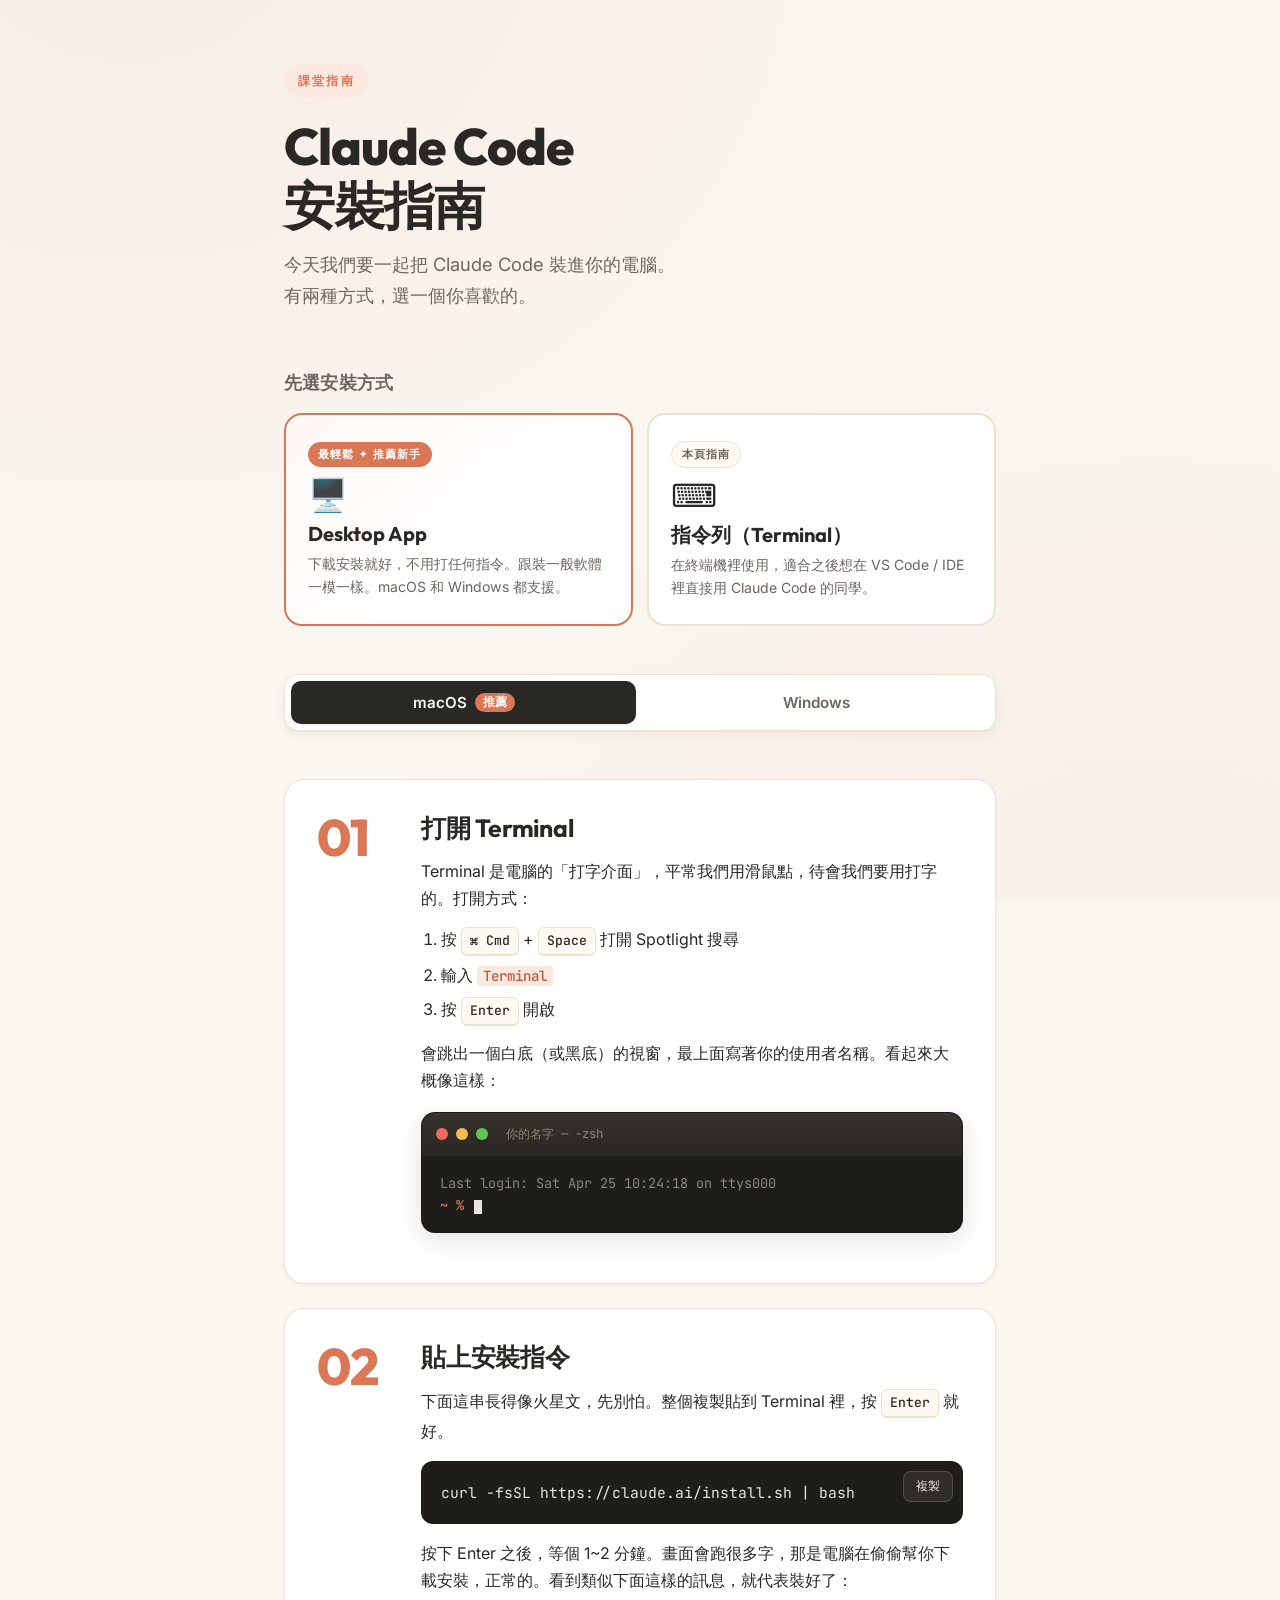
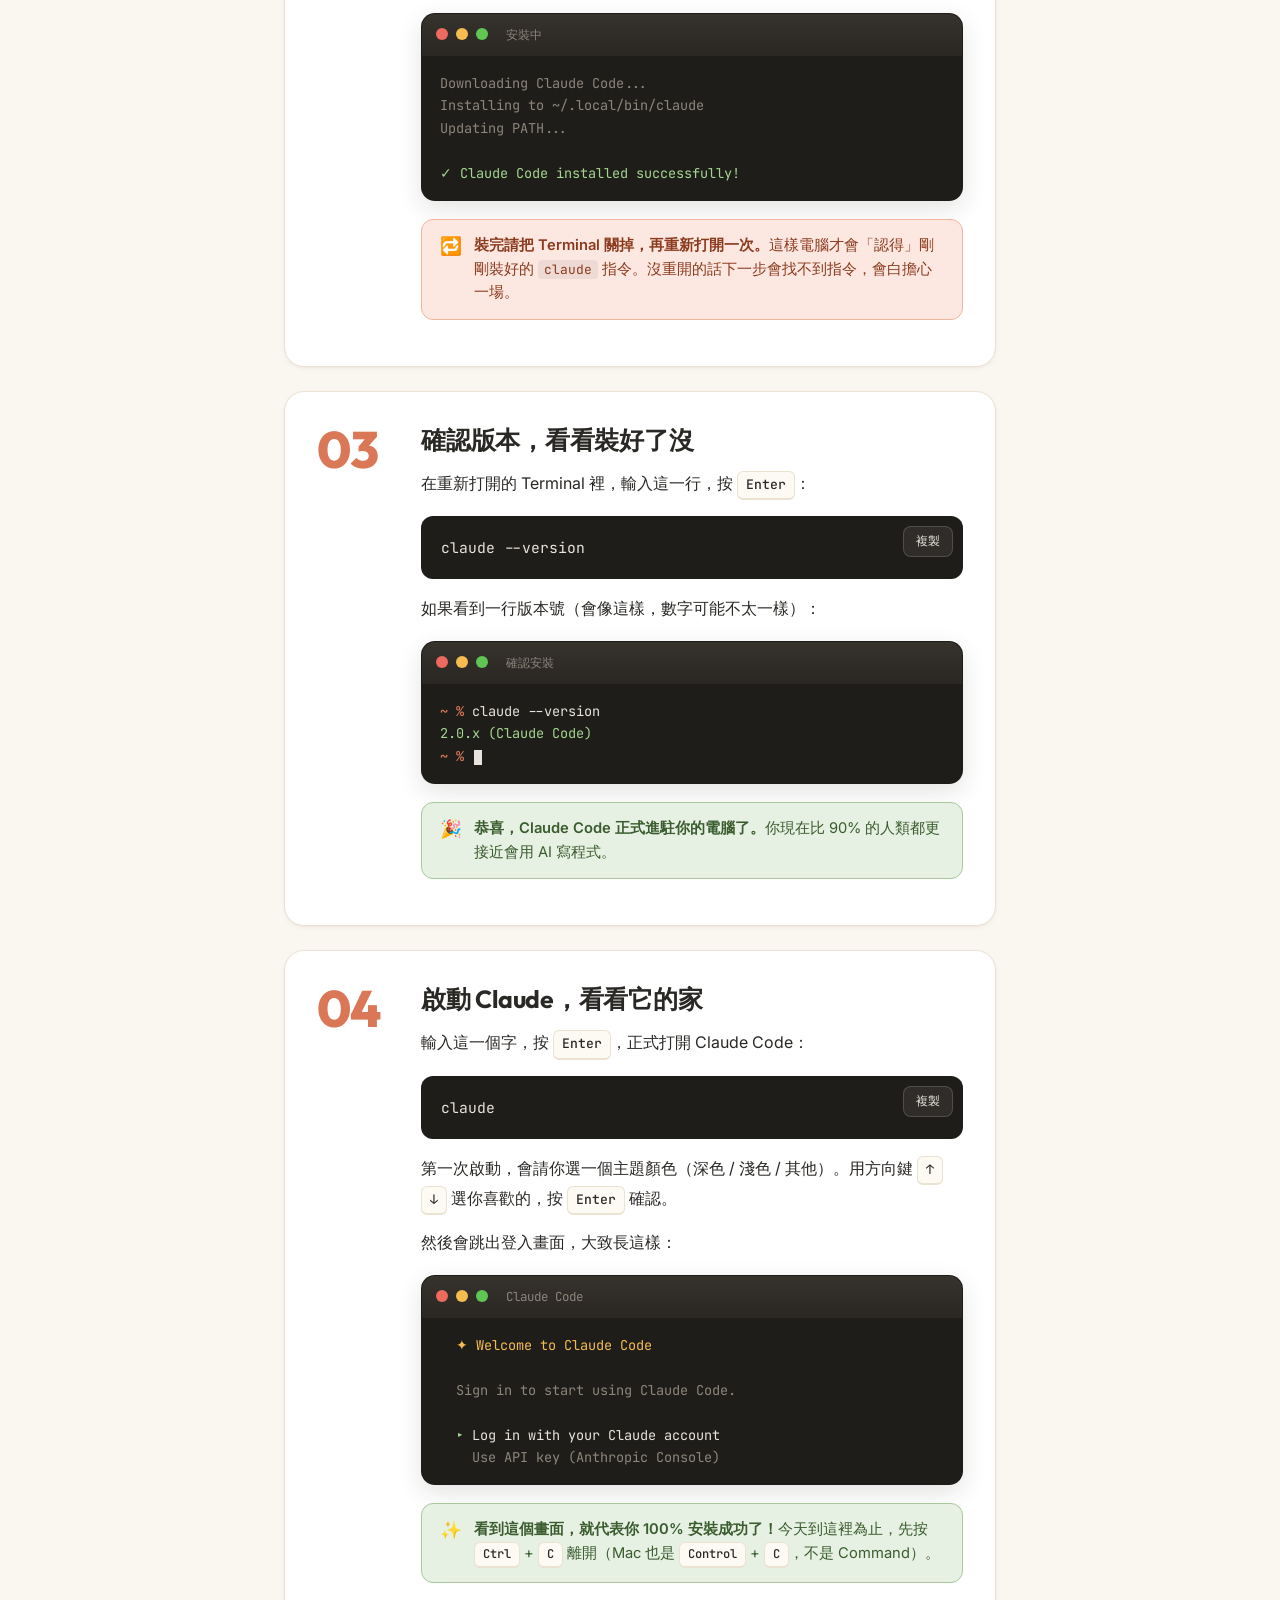
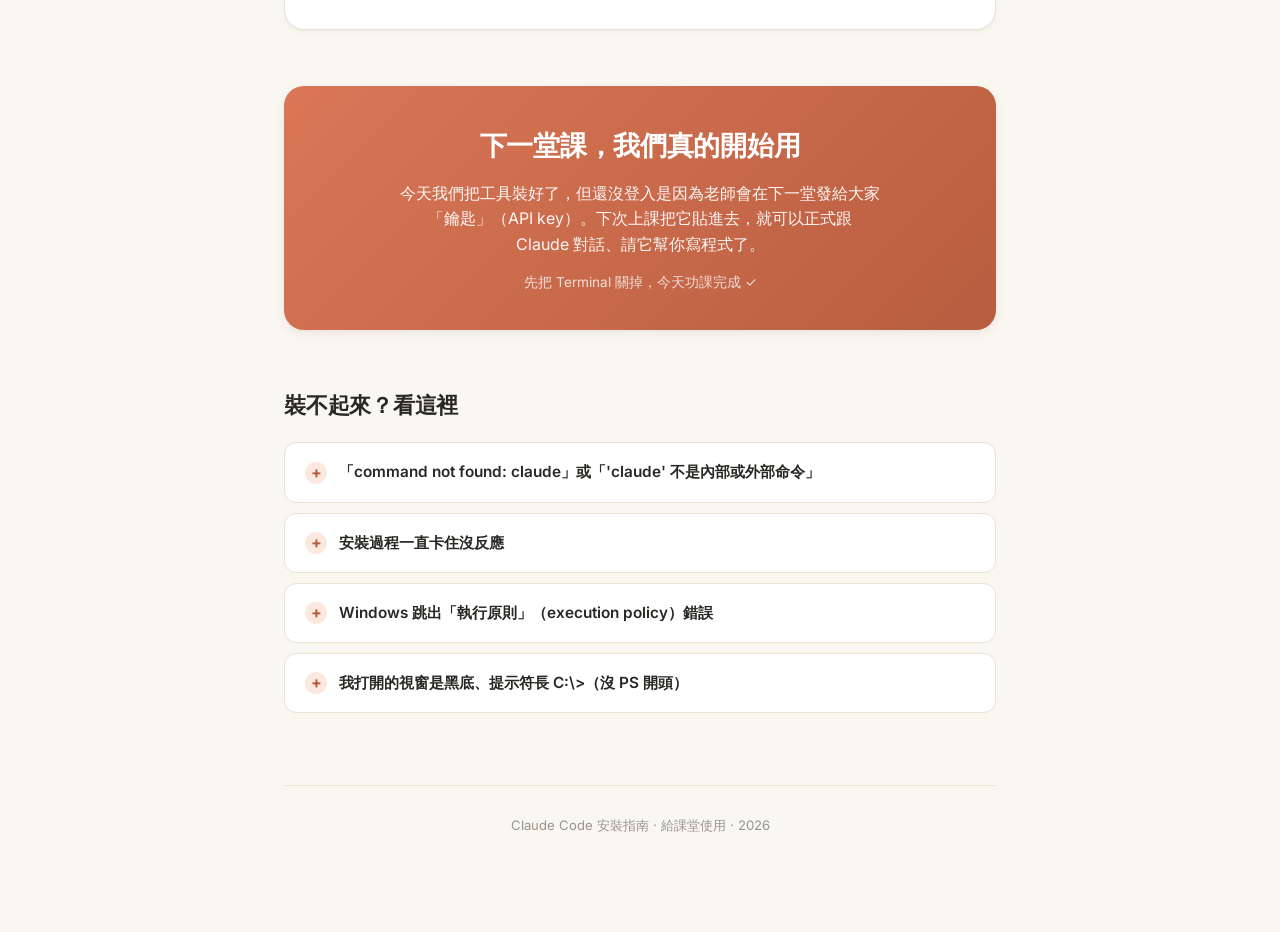
==== index.html @ e6ec7810 "Add Claude Code installation guide" ====
<!DOCTYPE html>
<html lang="zh-Hant">
<head>
<meta charset="UTF-8">
<meta name="viewport" content="width=device-width, initial-scale=1.0">
<title>Claude Code 安裝指南</title>
<link rel="preconnect" href="https://fonts.googleapis.com">
<link rel="preconnect" href="https://fonts.gstatic.com" crossorigin>
<link href="https://fonts.googleapis.com/css2?family=Outfit:wght@400;500;600;700;800&family=Inter:wght@400;500;600&family=JetBrains+Mono:wght@400;500&display=swap" rel="stylesheet">
<style>
  :root {
    --bg: #faf6f0;
    --surface: #ffffff;
    --surface-warm: #fdfaf4;
    --text: #2a2825;
    --text-soft: #6b6661;
    --text-mute: #9a948c;
    --accent: #d97757;
    --accent-deep: #b85d3f;
    --accent-soft: #fbe9df;
    --border: #ebe2d2;
    --border-soft: #f1ead9;
    --code-bg: #1f1d1a;
    --code-text: #e8e4dd;
    --code-prompt: #d97757;
    --code-dim: #8c857b;
    --tip-bg: #fef6e0;
    --tip-border: #f0d997;
    --warn-bg: #fde8e1;
    --warn-border: #f0b59c;
    --success-bg: #e6f0e3;
    --success-border: #a8c89c;
    --shadow-sm: 0 1px 2px rgba(60, 40, 20, 0.04), 0 2px 6px rgba(60, 40, 20, 0.03);
    --shadow-md: 0 4px 12px rgba(60, 40, 20, 0.06), 0 1px 3px rgba(60, 40, 20, 0.04);
  }

  * { margin: 0; padding: 0; box-sizing: border-box; }

  html { scroll-behavior: smooth; }

  body {
    font-family: 'Inter', 'Noto Sans TC', 'PingFang TC', 'Microsoft JhengHei', system-ui, sans-serif;
    background: var(--bg);
    background-image:
      radial-gradient(ellipse at 10% -10%, rgba(217, 119, 87, 0.08) 0%, transparent 50%),
      radial-gradient(ellipse at 90% 110%, rgba(217, 119, 87, 0.06) 0%, transparent 50%);
    background-attachment: fixed;
    color: var(--text);
    line-height: 1.7;
    -webkit-font-smoothing: antialiased;
    -moz-osx-font-smoothing: grayscale;
  }

  .wrapper {
    max-width: 760px;
    margin: 0 auto;
    padding: 64px 24px 96px;
  }

  /* ---------- Header ---------- */
  header {
    margin-bottom: 56px;
  }

  .eyebrow {
    display: inline-block;
    font-family: 'Outfit', sans-serif;
    font-size: 0.78rem;
    font-weight: 600;
    letter-spacing: 0.18em;
    text-transform: uppercase;
    color: var(--accent);
    background: var(--accent-soft);
    padding: 6px 14px;
    border-radius: 999px;
    margin-bottom: 20px;
  }

  h1 {
    font-family: 'Outfit', sans-serif;
    font-size: clamp(2.2rem, 5vw, 3.2rem);
    font-weight: 800;
    line-height: 1.15;
    letter-spacing: -0.02em;
    margin-bottom: 14px;
  }

  .subtitle {
    font-size: 1.15rem;
    color: var(--text-soft);
    margin-bottom: 28px;
  }

  .note-banner {
    display: flex;
    align-items: flex-start;
    gap: 12px;
    background: var(--surface-warm);
    border: 1px solid var(--border);
    border-radius: 14px;
    padding: 16px 20px;
    font-size: 0.95rem;
    color: var(--text-soft);
  }

  .note-banner .emoji {
    font-size: 1.2rem;
    line-height: 1.4;
  }

  .note-banner strong { color: var(--text); }

  /* ---------- Method Chooser ---------- */
  .method-chooser {
    margin-bottom: 48px;
  }

  .method-chooser h2 {
    font-family: 'Outfit', sans-serif;
    font-size: 1.1rem;
    font-weight: 700;
    color: var(--text-soft);
    margin-bottom: 16px;
    letter-spacing: 0.01em;
  }

  .method-cards {
    display: grid;
    grid-template-columns: 1fr 1fr;
    gap: 14px;
  }

  @media (max-width: 560px) {
    .method-cards { grid-template-columns: 1fr; }
  }

  .method-card {
    display: block;
    background: var(--surface);
    border: 2px solid var(--border);
    border-radius: 18px;
    padding: 24px 22px;
    text-decoration: none;
    color: inherit;
    transition: all 0.18s ease;
    cursor: pointer;
    position: relative;
    overflow: hidden;
  }

  .method-card:hover {
    border-color: var(--accent);
    box-shadow: var(--shadow-md);
    transform: translateY(-1px);
  }

  .method-card.featured {
    border-color: var(--accent);
    background: linear-gradient(140deg, #fff8f4 0%, #fff 60%);
  }

  .method-card .card-badge {
    display: inline-block;
    font-size: 0.7rem;
    font-weight: 700;
    letter-spacing: 0.1em;
    text-transform: uppercase;
    padding: 3px 10px;
    border-radius: 999px;
    margin-bottom: 12px;
    background: var(--accent);
    color: white;
  }

  .method-card .card-badge.secondary {
    background: var(--surface-warm);
    color: var(--text-soft);
    border: 1px solid var(--border);
  }

  .method-card .card-icon {
    font-size: 2rem;
    display: block;
    margin-bottom: 10px;
    line-height: 1;
  }

  .method-card .card-title {
    font-family: 'Outfit', sans-serif;
    font-size: 1.25rem;
    font-weight: 700;
    color: var(--text);
    margin-bottom: 6px;
    line-height: 1.3;
  }

  .method-card .card-desc {
    font-size: 0.88rem;
    color: var(--text-soft);
    line-height: 1.6;
  }

  .method-card .card-arrow {
    position: absolute;
    bottom: 20px;
    right: 20px;
    font-size: 1.1rem;
    color: var(--accent);
    opacity: 0;
    transform: translateX(-4px);
    transition: all 0.18s ease;
  }

  .method-card:hover .card-arrow {
    opacity: 1;
    transform: translateX(0);
  }

  /* ---------- OS Toggle ---------- */
  .os-toggle {
    position: sticky;
    top: 16px;
    z-index: 20;
    display: flex;
    gap: 8px;
    background: var(--surface);
    border: 1px solid var(--border);
    border-radius: 14px;
    padding: 6px;
    margin-bottom: 48px;
    box-shadow: var(--shadow-md);
    backdrop-filter: blur(8px);
  }

  .os-toggle button {
    flex: 1;
    appearance: none;
    border: none;
    background: transparent;
    font-family: inherit;
    font-size: 0.95rem;
    font-weight: 600;
    color: var(--text-soft);
    padding: 12px 18px;
    border-radius: 10px;
    cursor: pointer;
    transition: all 0.15s ease;
    display: flex;
    align-items: center;
    justify-content: center;
    gap: 8px;
  }

  .os-toggle button:hover {
    color: var(--text);
    background: var(--surface-warm);
  }

  .os-toggle button.active {
    background: var(--text);
    color: var(--bg);
    box-shadow: var(--shadow-sm);
  }

  .os-toggle button.active:hover {
    background: var(--text);
  }

  .os-toggle .badge {
    font-size: 0.72rem;
    font-weight: 600;
    padding: 2px 8px;
    border-radius: 999px;
    background: var(--accent-soft);
    color: var(--accent-deep);
  }

  .os-toggle button.active .badge {
    background: var(--accent);
    color: white;
  }

  /* ---------- OS-specific visibility ---------- */
  body[data-os="mac"] .os-win,
  body[data-os="win"] .os-mac {
    display: none;
  }

  /* ---------- Step Cards ---------- */
  .step {
    display: grid;
    grid-template-columns: 80px 1fr;
    gap: 24px;
    background: var(--surface);
    border: 1px solid var(--border);
    border-radius: 20px;
    padding: 32px;
    margin-bottom: 24px;
    box-shadow: var(--shadow-sm);
    transition: box-shadow 0.2s ease, transform 0.2s ease;
  }

  .step:hover {
    box-shadow: var(--shadow-md);
  }

  .step-num {
    font-family: 'Outfit', sans-serif;
    font-size: 3.2rem;
    font-weight: 800;
    line-height: 1;
    color: var(--accent);
    letter-spacing: -0.02em;
    -webkit-text-stroke: 0;
  }

  .step-content h2 {
    font-family: 'Outfit', sans-serif;
    font-size: 1.55rem;
    font-weight: 700;
    line-height: 1.3;
    margin-bottom: 14px;
    letter-spacing: -0.01em;
  }

  .step-content p { margin-bottom: 14px; }
  .step-content p:last-child { margin-bottom: 0; }

  .step-content ul, .step-content ol {
    padding-left: 20px;
    margin-bottom: 14px;
  }

  .step-content li { margin-bottom: 6px; }

  /* ---------- Code Block ---------- */
  .code-block {
    position: relative;
    background: var(--code-bg);
    border-radius: 12px;
    padding: 18px 56px 18px 20px;
    margin: 16px 0;
    overflow: hidden;
  }

  .code-block code {
    font-family: 'JetBrains Mono', 'SF Mono', Consolas, Monaco, monospace;
    font-size: 0.92rem;
    color: var(--code-text);
    line-height: 1.6;
    white-space: pre-wrap;
    word-break: break-all;
  }

  .copy-btn {
    position: absolute;
    top: 10px;
    right: 10px;
    appearance: none;
    border: 1px solid rgba(232, 228, 221, 0.18);
    background: rgba(232, 228, 221, 0.08);
    color: var(--code-text);
    font-family: inherit;
    font-size: 0.78rem;
    font-weight: 500;
    padding: 6px 12px;
    border-radius: 8px;
    cursor: pointer;
    transition: all 0.15s ease;
    display: inline-flex;
    align-items: center;
    gap: 6px;
  }

  .copy-btn:hover {
    background: rgba(232, 228, 221, 0.14);
    border-color: rgba(232, 228, 221, 0.3);
  }

  .copy-btn.copied {
    background: var(--accent);
    border-color: var(--accent);
    color: white;
  }

  /* ---------- Terminal Mock ---------- */
  .terminal {
    background: var(--code-bg);
    border-radius: 14px;
    overflow: hidden;
    margin: 18px 0;
    box-shadow: 0 8px 24px rgba(31, 29, 26, 0.12);
    border: 1px solid rgba(0, 0, 0, 0.05);
  }

  .terminal-bar {
    display: flex;
    align-items: center;
    gap: 8px;
    padding: 10px 14px;
    background: linear-gradient(180deg, #36322c 0%, #2a2724 100%);
    border-bottom: 1px solid rgba(0, 0, 0, 0.2);
  }

  .terminal-dot {
    width: 12px;
    height: 12px;
    border-radius: 50%;
    background: #4a4540;
  }

  .terminal-dot.red { background: #ec6a5e; }
  .terminal-dot.yellow { background: #f5bd4f; }
  .terminal-dot.green { background: #61c554; }

  .terminal-title {
    margin-left: 10px;
    color: var(--code-dim);
    font-family: 'JetBrains Mono', monospace;
    font-size: 0.78rem;
  }

  .terminal-body {
    padding: 16px 18px;
    font-family: 'JetBrains Mono', 'SF Mono', Consolas, monospace;
    font-size: 0.85rem;
    line-height: 1.65;
    color: var(--code-text);
    white-space: pre-wrap;
  }

  .terminal-body .prompt { color: var(--code-prompt); font-weight: 500; }
  .terminal-body .cmd { color: var(--code-text); }
  .terminal-body .out { color: var(--code-dim); }
  .terminal-body .ok { color: #a3d68f; }
  .terminal-body .accent { color: #f5bd4f; }
  .terminal-body .cursor {
    display: inline-block;
    width: 8px;
    height: 1.05em;
    background: var(--code-text);
    vertical-align: text-bottom;
    animation: blink 1s steps(2) infinite;
    margin-left: 2px;
  }

  @keyframes blink {
    50% { opacity: 0; }
  }

  /* ---------- Callouts ---------- */
  .callout {
    display: flex;
    align-items: flex-start;
    gap: 12px;
    padding: 14px 18px;
    border-radius: 12px;
    margin: 14px 0;
    font-size: 0.92rem;
    line-height: 1.6;
  }

  .callout.tip {
    background: var(--tip-bg);
    border: 1px solid var(--tip-border);
    color: #6b5418;
  }

  .callout.warn {
    background: var(--warn-bg);
    border: 1px solid var(--warn-border);
    color: #8b3a1d;
  }

  .callout.success {
    background: var(--success-bg);
    border: 1px solid var(--success-border);
    color: #3a5c2e;
  }

  .callout .icon {
    font-size: 1.1rem;
    line-height: 1.4;
    flex-shrink: 0;
  }

  .callout strong { font-weight: 600; }
  .callout code {
    font-family: 'JetBrains Mono', monospace;
    font-size: 0.88em;
    background: rgba(0, 0, 0, 0.06);
    padding: 1px 6px;
    border-radius: 4px;
  }

  /* ---------- Inline keys ---------- */
  kbd {
    display: inline-block;
    font-family: 'JetBrains Mono', monospace;
    font-size: 0.82em;
    padding: 2px 8px;
    background: var(--surface-warm);
    border: 1px solid var(--border);
    border-bottom-width: 2px;
    border-radius: 6px;
    color: var(--text);
    font-weight: 500;
    white-space: nowrap;
  }

  /* ---------- Inline code ---------- */
  p code, li code {
    font-family: 'JetBrains Mono', monospace;
    font-size: 0.88em;
    background: var(--accent-soft);
    color: var(--accent-deep);
    padding: 1px 6px;
    border-radius: 4px;
    font-weight: 500;
  }

  /* ---------- Closing ---------- */
  .closing {
    margin-top: 56px;
    padding: 36px;
    background: linear-gradient(135deg, var(--accent) 0%, var(--accent-deep) 100%);
    border-radius: 20px;
    color: white;
    text-align: center;
    box-shadow: var(--shadow-md);
  }

  .closing h2 {
    font-family: 'Outfit', sans-serif;
    font-size: 1.7rem;
    font-weight: 700;
    margin-bottom: 12px;
    letter-spacing: -0.01em;
  }

  .closing p {
    font-size: 1rem;
    opacity: 0.95;
    line-height: 1.6;
    max-width: 480px;
    margin: 0 auto;
  }

  .closing .small {
    display: block;
    margin-top: 14px;
    font-size: 0.85rem;
    opacity: 0.78;
  }

  /* ---------- Troubleshooting ---------- */
  .troubleshoot {
    margin-top: 56px;
  }

  .troubleshoot > h2 {
    font-family: 'Outfit', sans-serif;
    font-size: 1.4rem;
    font-weight: 700;
    margin-bottom: 18px;
    letter-spacing: -0.01em;
  }

  details {
    background: var(--surface);
    border: 1px solid var(--border);
    border-radius: 12px;
    padding: 0;
    margin-bottom: 10px;
    overflow: hidden;
    transition: box-shadow 0.15s ease;
  }

  details[open] {
    box-shadow: var(--shadow-sm);
  }

  summary {
    cursor: pointer;
    padding: 16px 20px;
    font-weight: 600;
    color: var(--text);
    font-size: 0.96rem;
    list-style: none;
    display: flex;
    align-items: center;
    gap: 12px;
    user-select: none;
  }

  summary::-webkit-details-marker { display: none; }

  summary::before {
    content: '+';
    display: inline-flex;
    align-items: center;
    justify-content: center;
    width: 22px;
    height: 22px;
    border-radius: 50%;
    background: var(--accent-soft);
    color: var(--accent-deep);
    font-weight: 700;
    font-size: 1rem;
    flex-shrink: 0;
    transition: transform 0.2s ease, background 0.15s ease;
  }

  details[open] summary::before {
    transform: rotate(45deg);
    background: var(--accent);
    color: white;
  }

  details .body {
    padding: 0 20px 20px 54px;
    color: var(--text-soft);
    font-size: 0.94rem;
    line-height: 1.7;
  }

  details .body p { margin-bottom: 10px; }
  details .body p:last-child { margin-bottom: 0; }

  /* ---------- Footer ---------- */
  footer {
    margin-top: 72px;
    padding-top: 28px;
    border-top: 1px solid var(--border);
    text-align: center;
    color: var(--text-mute);
    font-size: 0.82rem;
  }

  /* ---------- Mobile ---------- */
  @media (max-width: 600px) {
    .wrapper { padding: 36px 18px 64px; }
    .step {
      grid-template-columns: 1fr;
      gap: 8px;
      padding: 24px 22px;
    }
    .step-num { font-size: 2.4rem; }
    .closing { padding: 28px 22px; }
    .terminal-body { font-size: 0.78rem; }
    .code-block code { font-size: 0.84rem; }
  }
</style>
</head>
<body data-os="mac">
  <div class="wrapper">

    <!-- ===== Header ===== -->
    <header>
      <span class="eyebrow">課堂指南</span>
      <h1>Claude Code<br>安裝指南</h1>
      <p class="subtitle">今天我們要一起把 Claude Code 裝進你的電腦。<br>有兩種方式，選一個你喜歡的。</p>
    </header>

    <!-- ===== Method Chooser ===== -->
    <div class="method-chooser">
      <h2>先選安裝方式</h2>
      <div class="method-cards">

        <!-- Desktop App -->
        <a class="method-card featured"
           href="https://code.claude.com/docs/zh-TW/overview"
           target="_blank" rel="noopener">
          <span class="card-badge">最輕鬆 ✦ 推薦新手</span>
          <span class="card-icon">🖥️</span>
          <div class="card-title">Desktop App</div>
          <div class="card-desc">下載安裝就好，不用打任何指令。跟裝一般軟體一模一樣。macOS 和 Windows 都支援。</div>
          <span class="card-arrow">→</span>
        </a>

        <!-- Terminal -->
        <a class="method-card" href="#terminal-guide">
          <span class="card-badge secondary">本頁指南</span>
          <span class="card-icon">⌨️</span>
          <div class="card-title">指令列（Terminal）</div>
          <div class="card-desc">在終端機裡使用，適合之後想在 VS Code / IDE 裡直接用 Claude Code 的同學。</div>
          <span class="card-arrow">↓</span>
        </a>

      </div>
    </div>

    <!-- ===== OS Toggle ===== -->
    <div id="terminal-guide" style="scroll-margin-top: 24px;"></div>
    <div class="os-toggle" role="tablist" aria-label="作業系統選擇">
      <button data-os-target="mac" class="active" role="tab" aria-selected="true">
        macOS
        <span class="badge">推薦</span>
      </button>
      <button data-os-target="win" role="tab" aria-selected="false">
        Windows
      </button>
    </div>

    <!-- ===== Step 1 ===== -->
    <article class="step">
      <div class="step-num">01</div>
      <div class="step-content">
        <h2>打開 Terminal</h2>

        <div class="os-mac">
          <p>Terminal 是電腦的「打字介面」，平常我們用滑鼠點，待會我們要用打字的。打開方式：</p>
          <ol>
            <li>按 <kbd>⌘ Cmd</kbd> + <kbd>Space</kbd> 打開 Spotlight 搜尋</li>
            <li>輸入 <code>Terminal</code></li>
            <li>按 <kbd>Enter</kbd> 開啟</li>
          </ol>
          <p>會跳出一個白底（或黑底）的視窗，最上面寫著你的使用者名稱。看起來大概像這樣：</p>
          <div class="terminal">
            <div class="terminal-bar">
              <span class="terminal-dot red"></span>
              <span class="terminal-dot yellow"></span>
              <span class="terminal-dot green"></span>
              <span class="terminal-title">你的名字 — -zsh</span>
            </div>
            <div class="terminal-body"><span class="out">Last login: Sat Apr 25 10:24:18 on ttys000</span>
<span class="prompt">~ %</span> <span class="cursor"></span></div>
          </div>
        </div>

        <div class="os-win">
          <p>PowerShell 是電腦的「打字介面」，平常我們用滑鼠點，待會我們要用打字的。打開方式：</p>
          <ol>
            <li>按 <kbd>⊞ Win</kbd> 打開開始選單</li>
            <li>輸入 <code>PowerShell</code></li>
            <li>找到 <strong>Windows PowerShell</strong> → 點開</li>
          </ol>
          <p>會跳出一個深色視窗。看起來大概像這樣：</p>
          <div class="terminal">
            <div class="terminal-bar">
              <span class="terminal-dot red"></span>
              <span class="terminal-dot yellow"></span>
              <span class="terminal-dot green"></span>
              <span class="terminal-title">Windows PowerShell</span>
            </div>
            <div class="terminal-body"><span class="out">Windows PowerShell
Copyright (C) Microsoft Corporation. All rights reserved.
</span>
<span class="prompt">PS C:\Users\You&gt;</span> <span class="cursor"></span></div>
          </div>
          <div class="callout warn">
            <span class="icon">⚠️</span>
            <div><strong>注意：</strong>搜尋結果裡可能也會出現「<strong>命令提示字元</strong>」，不要開那個。確認開到的視窗提示符開頭有 <code>PS</code> 才對，沒有的話關掉重開 Windows PowerShell。</div>
          </div>
        </div>
      </div>
    </article>

    <!-- ===== Step 2 ===== -->
    <article class="step">
      <div class="step-num">02</div>
      <div class="step-content">
        <h2>貼上安裝指令</h2>
        <p>下面這串長得像火星文，先別怕。整個複製貼到 Terminal 裡，按 <kbd>Enter</kbd> 就好。</p>

        <div class="os-mac">
          <div class="code-block">
            <button class="copy-btn" data-copy="curl -fsSL https://claude.ai/install.sh | bash">
              <span class="copy-text">複製</span>
            </button>
            <code>curl -fsSL https://claude.ai/install.sh | bash</code>
          </div>
        </div>

        <div class="os-win">
          <div class="code-block">
            <button class="copy-btn" data-copy="irm https://claude.ai/install.ps1 | iex">
              <span class="copy-text">複製</span>
            </button>
            <code>irm https://claude.ai/install.ps1 | iex</code>
          </div>
        </div>

        <p>按下 Enter 之後，等個 1~2 分鐘。畫面會跑很多字，那是電腦在偷偷幫你下載安裝，正常的。看到類似下面這樣的訊息，就代表裝好了：</p>

        <div class="terminal">
          <div class="terminal-bar">
            <span class="terminal-dot red"></span>
            <span class="terminal-dot yellow"></span>
            <span class="terminal-dot green"></span>
            <span class="terminal-title">安裝中</span>
          </div>
          <div class="terminal-body"><span class="out">Downloading Claude Code...
Installing to ~/.local/bin/claude
Updating PATH...
</span>
<span class="ok">✓ Claude Code installed successfully!</span></div>
        </div>

        <div class="callout warn">
          <span class="icon">🔁</span>
          <div><strong>裝完請把 Terminal 關掉，再重新打開一次。</strong>這樣電腦才會「認得」剛剛裝好的 <code>claude</code> 指令。沒重開的話下一步會找不到指令，會白擔心一場。</div>
        </div>
      </div>
    </article>

    <!-- ===== Step 3 ===== -->
    <article class="step">
      <div class="step-num">03</div>
      <div class="step-content">
        <h2>確認版本，看看裝好了沒</h2>
        <p>在重新打開的 Terminal 裡，輸入這一行，按 <kbd>Enter</kbd>：</p>

        <div class="code-block">
          <button class="copy-btn" data-copy="claude --version">
            <span class="copy-text">複製</span>
          </button>
          <code>claude --version</code>
        </div>

        <p>如果看到一行版本號（會像這樣，數字可能不太一樣）：</p>

        <div class="terminal">
          <div class="terminal-bar">
            <span class="terminal-dot red"></span>
            <span class="terminal-dot yellow"></span>
            <span class="terminal-dot green"></span>
            <span class="terminal-title">確認安裝</span>
          </div>
          <div class="terminal-body"><span class="prompt">~ %</span> <span class="cmd">claude --version</span>
<span class="ok">2.0.x (Claude Code)</span>
<span class="prompt">~ %</span> <span class="cursor"></span></div>
        </div>

        <div class="callout success">
          <span class="icon">🎉</span>
          <div><strong>恭喜，Claude Code 正式進駐你的電腦了。</strong>你現在比 90% 的人類都更接近會用 AI 寫程式。</div>
        </div>
      </div>
    </article>

    <!-- ===== Step 4 ===== -->
    <article class="step">
      <div class="step-num">04</div>
      <div class="step-content">
        <h2>啟動 Claude，看看它的家</h2>
        <p>輸入這一個字，按 <kbd>Enter</kbd>，正式打開 Claude Code：</p>

        <div class="code-block">
          <button class="copy-btn" data-copy="claude">
            <span class="copy-text">複製</span>
          </button>
          <code>claude</code>
        </div>

        <p>第一次啟動，會請你選一個主題顏色（深色 / 淺色 / 其他）。用方向鍵 <kbd>↑</kbd> <kbd>↓</kbd> 選你喜歡的，按 <kbd>Enter</kbd> 確認。</p>

        <p>然後會跳出登入畫面，大致長這樣：</p>

        <div class="terminal">
          <div class="terminal-bar">
            <span class="terminal-dot red"></span>
            <span class="terminal-dot yellow"></span>
            <span class="terminal-dot green"></span>
            <span class="terminal-title">Claude Code</span>
          </div>
          <div class="terminal-body"><span class="accent">  ✦ Welcome to Claude Code</span>

  <span class="out">Sign in to start using Claude Code.</span>

  <span class="ok">▸</span> <span class="cmd">Log in with your Claude account</span>
    <span class="out">Use API key (Anthropic Console)</span>
</div>
        </div>

        <div class="callout success">
          <span class="icon">✨</span>
          <div><strong>看到這個畫面，就代表你 100% 安裝成功了！</strong>今天到這裡為止，先按 <kbd>Ctrl</kbd> + <kbd>C</kbd> 離開（Mac 也是 <kbd>Control</kbd> + <kbd>C</kbd>，不是 Command）。</div>
        </div>
      </div>
    </article>

    <!-- ===== Closing ===== -->
    <section class="closing">
      <h2>下一堂課，我們真的開始用</h2>
      <p>今天我們把工具裝好了，但還沒登入是因為老師會在下一堂發給大家「鑰匙」（API key）。下次上課把它貼進去，就可以正式跟 Claude 對話、請它幫你寫程式了。</p>
      <span class="small">先把 Terminal 關掉，今天功課完成 ✓</span>
    </section>

    <!-- ===== Troubleshooting ===== -->
    <section class="troubleshoot">
      <h2>裝不起來？看這裡</h2>

      <details>
        <summary>「command not found: claude」或「'claude' 不是內部或外部命令」</summary>
        <div class="body">
          <p>意思是電腦還沒「認得」剛裝好的指令。</p>
          <p><strong>解法：</strong>把 Terminal 完全關掉，再重新打開一次，再試一次 <code>claude --version</code>。</p>
          <p>還是不行的話，可能 PATH 沒設好。請老師看一下你的安裝訊息有沒有跑出特殊提示。</p>
        </div>
      </details>

      <details>
        <summary>安裝過程一直卡住沒反應</summary>
        <div class="body">
          <p>通常是網路問題。檢查你的網路連線，然後 Ctrl+C 取消，再重跑一次安裝指令。</p>
          <p>如果你在公司 / 學校網路下，可能有 firewall 擋住下載。換 wifi 或開手機熱點試試。</p>
        </div>
      </details>

      <details>
        <summary>Windows 跳出「執行原則」（execution policy）錯誤</summary>
        <div class="body">
          <p>PowerShell 預設不允許執行外部 script。在 PowerShell 裡先跑這行，再重試安裝指令：</p>
          <div class="code-block">
            <button class="copy-btn" data-copy="Set-ExecutionPolicy -Scope CurrentUser RemoteSigned">
              <span class="copy-text">複製</span>
            </button>
            <code>Set-ExecutionPolicy -Scope CurrentUser RemoteSigned</code>
          </div>
          <p>會問你 yes/no，輸入 <code>Y</code> 按 Enter。這只會影響你的帳號（CurrentUser），不影響電腦其他使用者，安全。</p>
        </div>
      </details>

      <details>
        <summary>我打開的視窗是黑底、提示符長 C:\&gt;（沒 PS 開頭）</summary>
        <div class="body">
          <p>那是「命令提示字元」（CMD），不是我們要的 Windows Terminal。</p>
          <p><strong>解法：</strong>關掉，重新從開始選單搜尋 <strong>PowerShell</strong>，開 <strong>Windows PowerShell</strong>（不是命令提示字元）。</p>
          <p>真的找不到 Windows Terminal 又急著裝的話，可以在 CMD 裡用這條備案指令：</p>
          <div class="code-block">
            <button class="copy-btn" data-copy="curl -fsSL https://claude.ai/install.cmd -o install.cmd && install.cmd">
              <span class="copy-text">複製</span>
            </button>
            <code>curl -fsSL https://claude.ai/install.cmd -o install.cmd &amp;&amp; install.cmd</code>
          </div>
        </div>
      </details>
    </section>

    <footer>
      Claude Code 安裝指南 · 給課堂使用 · 2026
    </footer>

  </div>

<script>
  // ----- OS Toggle -----
  const body = document.body;
  const osButtons = document.querySelectorAll('.os-toggle button');

  osButtons.forEach(btn => {
    btn.addEventListener('click', () => {
      const target = btn.dataset.osTarget;
      body.dataset.os = target;
      osButtons.forEach(b => {
        const isActive = b === btn;
        b.classList.toggle('active', isActive);
        b.setAttribute('aria-selected', isActive ? 'true' : 'false');
      });
    });
  });

  // ----- Copy Buttons -----
  document.querySelectorAll('.copy-btn').forEach(btn => {
    btn.addEventListener('click', async () => {
      const text = btn.dataset.copy;
      const label = btn.querySelector('.copy-text');
      const original = label.textContent;
      try {
        await navigator.clipboard.writeText(text);
        label.textContent = '已複製 ✓';
        btn.classList.add('copied');
        setTimeout(() => {
          label.textContent = original;
          btn.classList.remove('copied');
        }, 1600);
      } catch (e) {
        // Fallback for older browsers / non-secure contexts
        const ta = document.createElement('textarea');
        ta.value = text;
        ta.style.position = 'fixed';
        ta.style.opacity = '0';
        document.body.appendChild(ta);
        ta.select();
        try { document.execCommand('copy'); } catch (_) {}
        document.body.removeChild(ta);
        label.textContent = '已複製 ✓';
        btn.classList.add('copied');
        setTimeout(() => {
          label.textContent = original;
          btn.classList.remove('copied');
        }, 1600);
      }
    });
  });
</script>
</body>
</html>
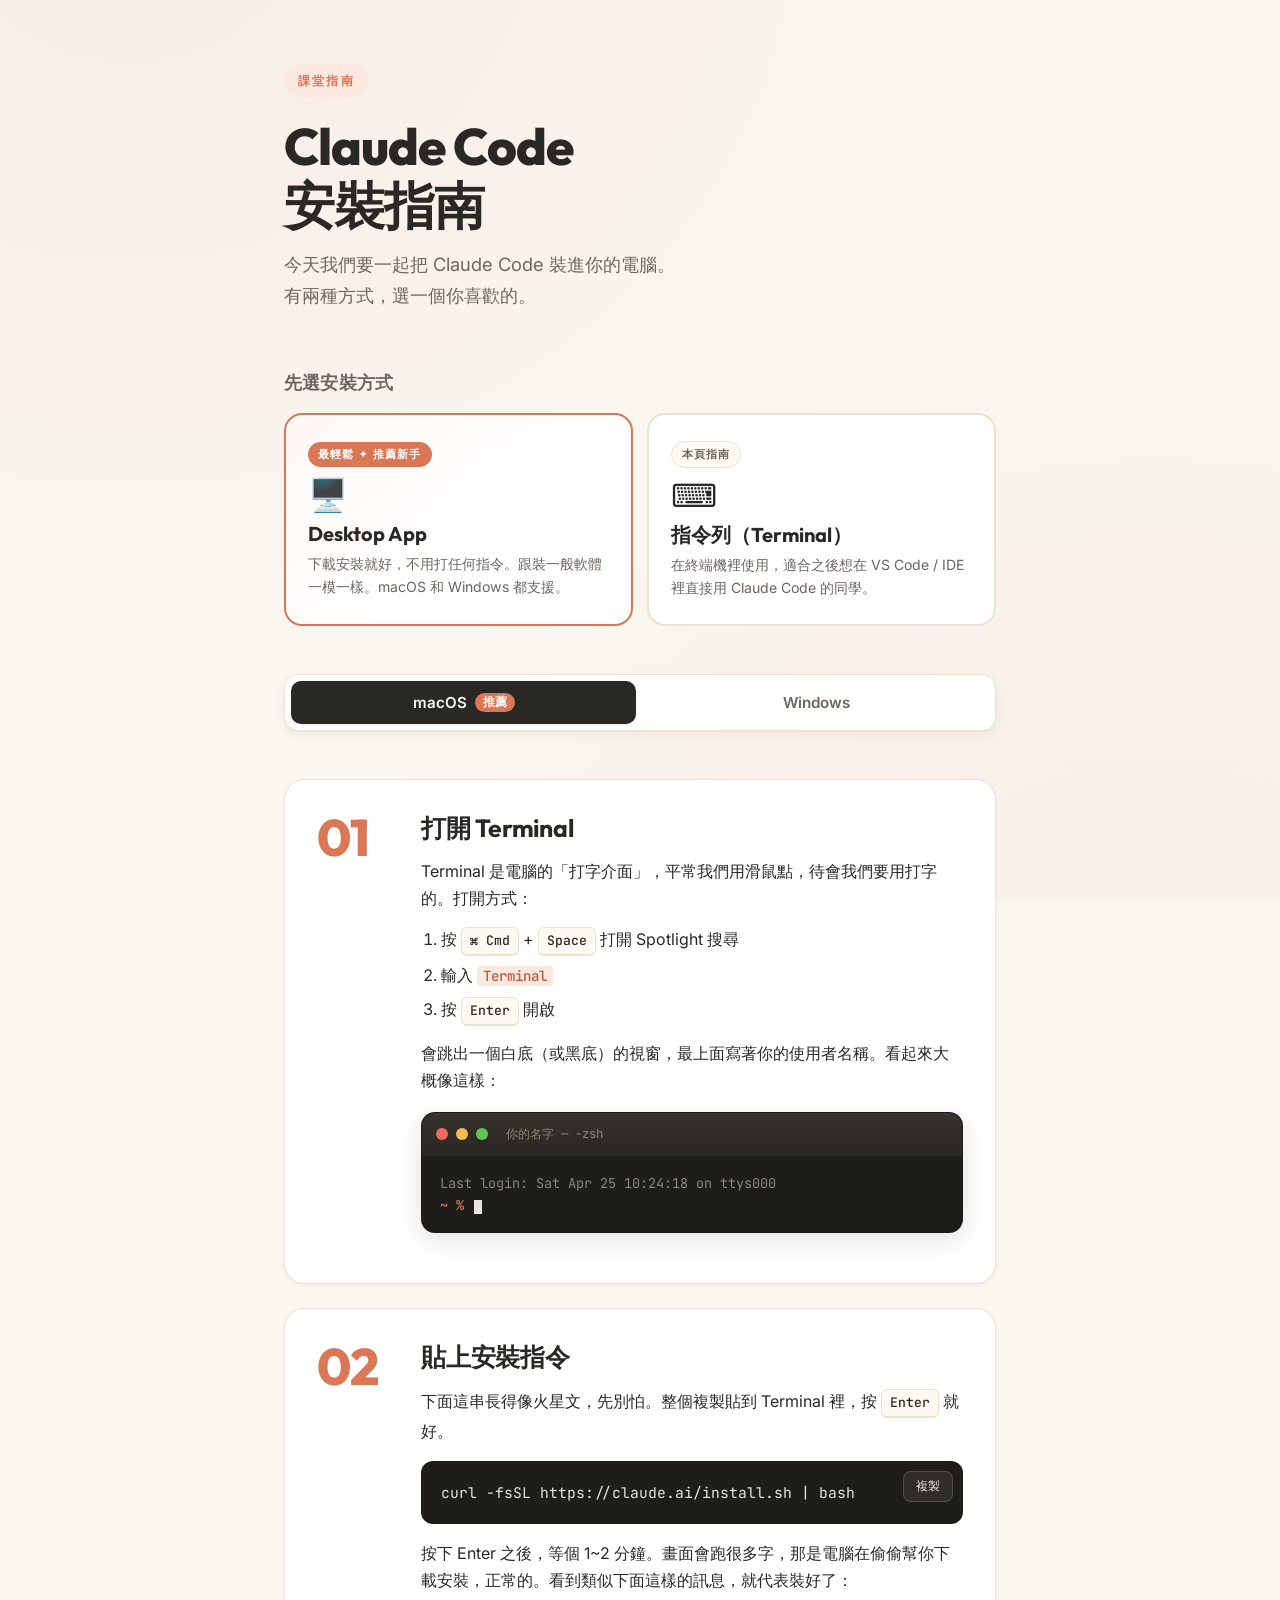
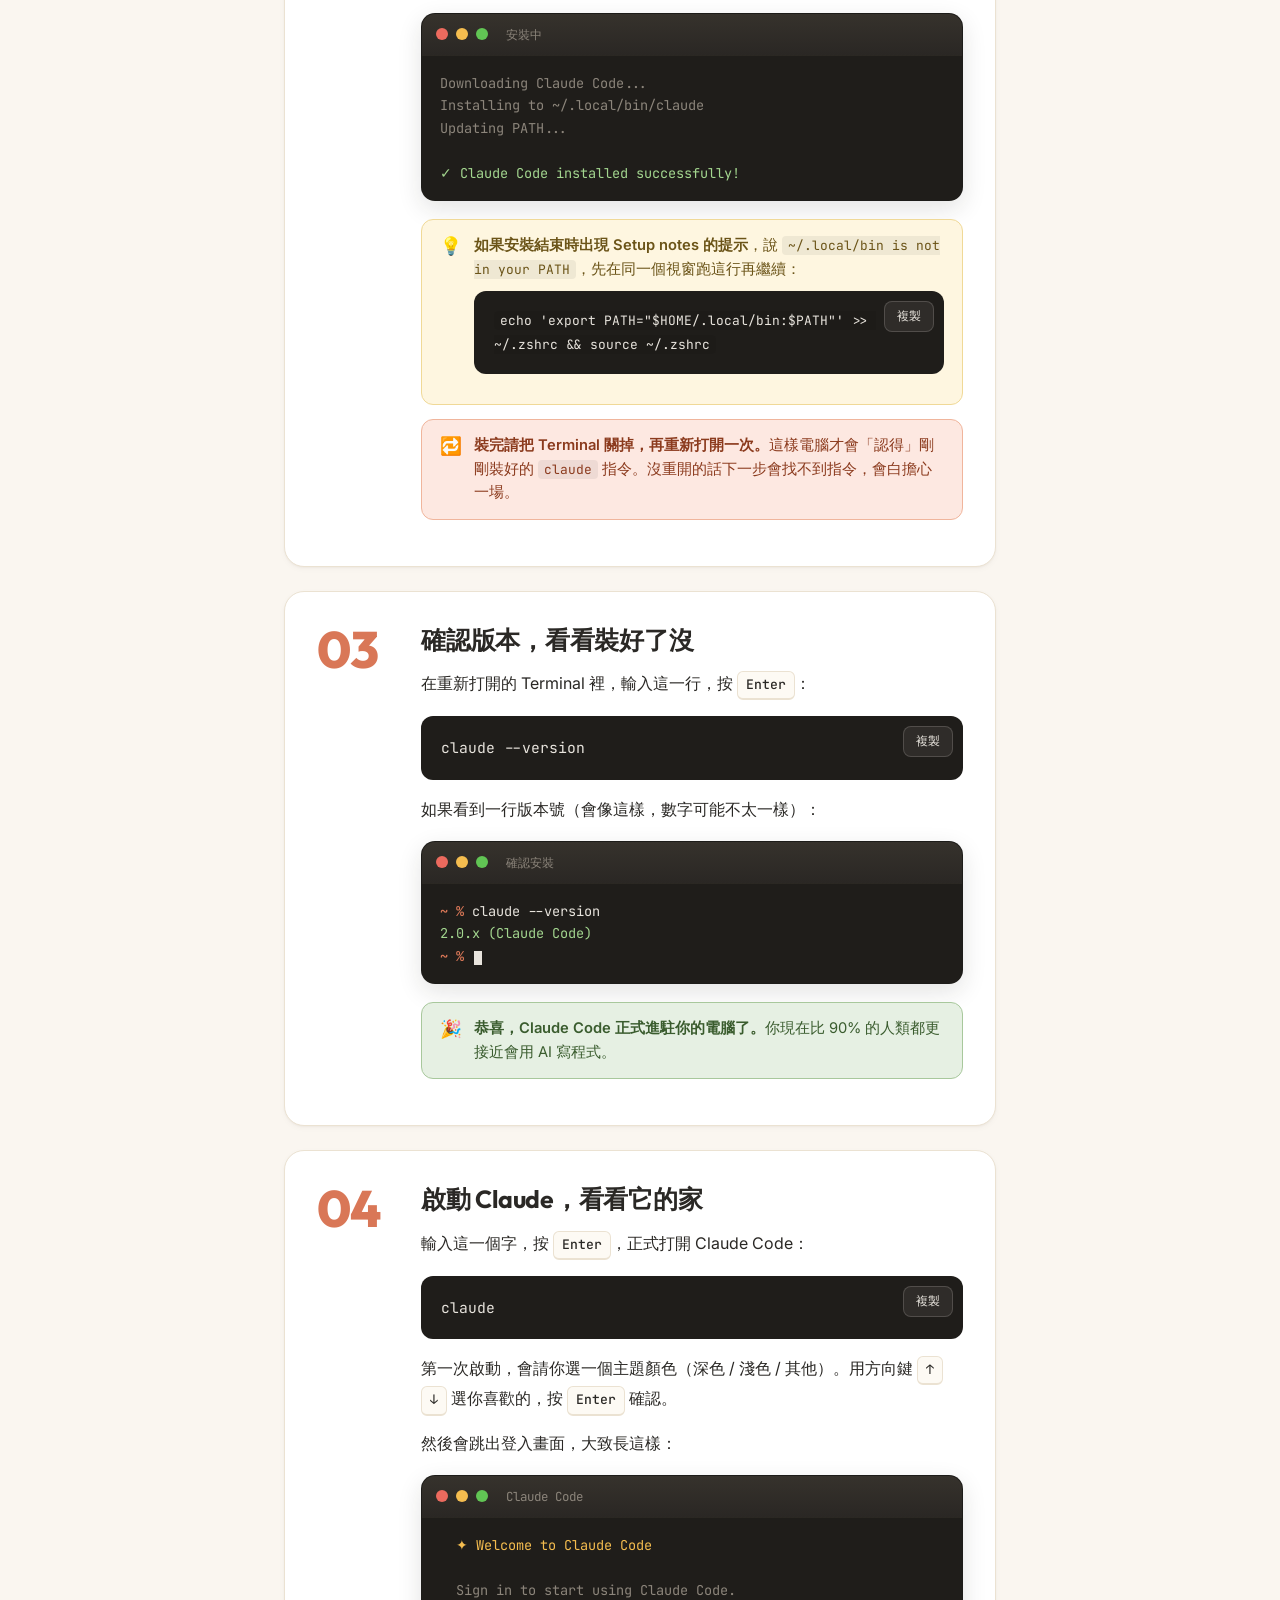
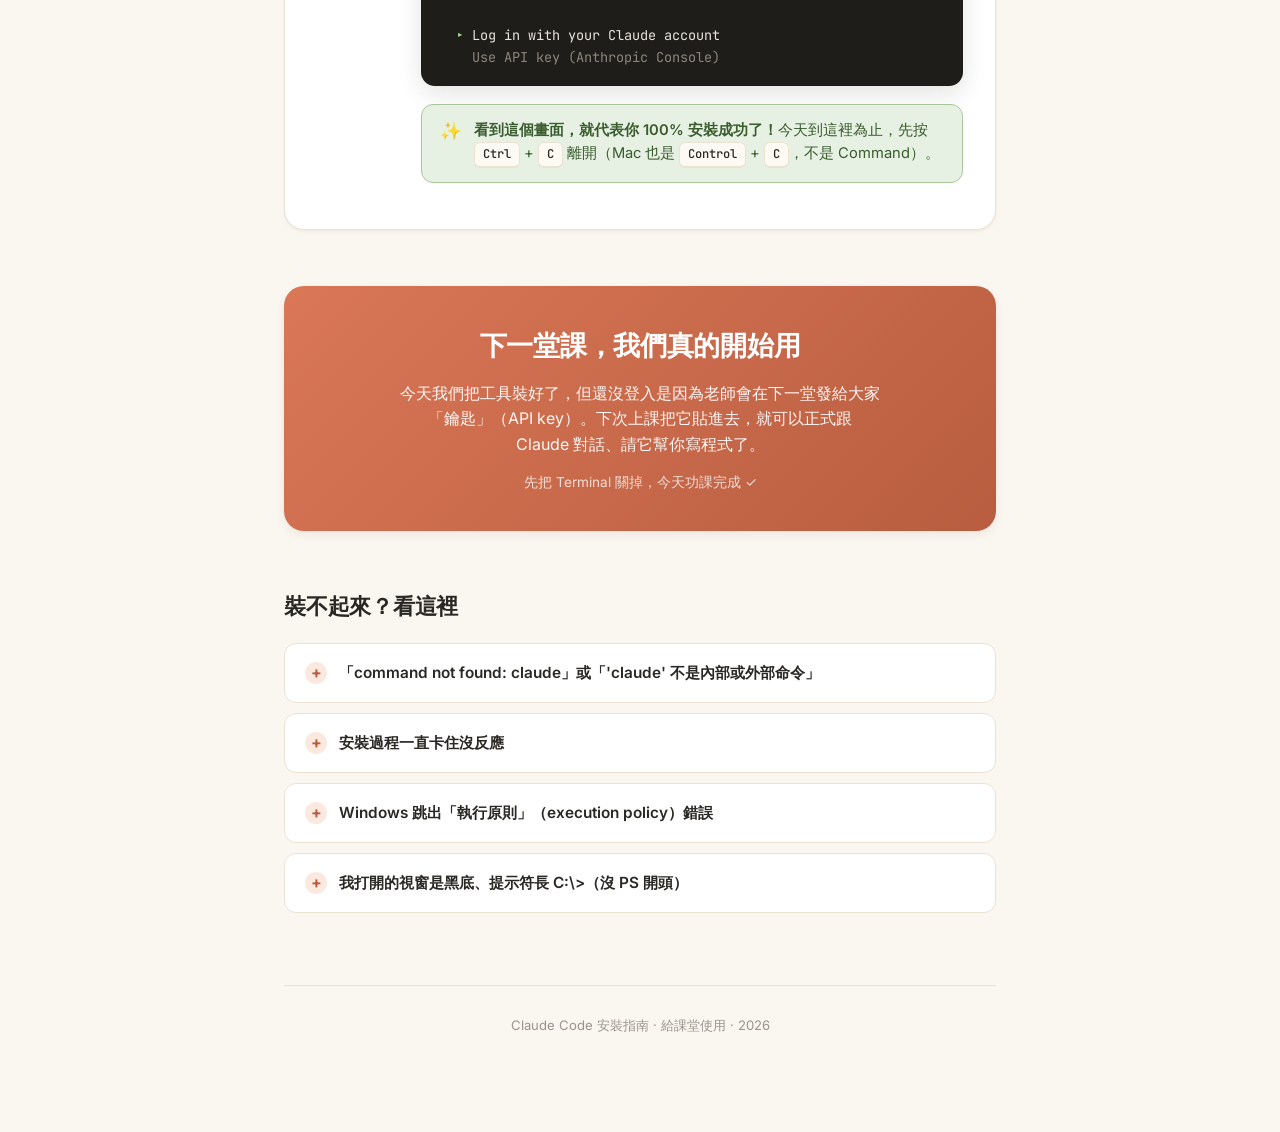
==== commit ad19d8d5: "Add PATH fix tip for ~/.local/bin not in PATH on macOS" ====
--- a/index.html
+++ b/index.html
@@ -795,6 +795,20 @@
 Updating PATH...
 </span>
 <span class="ok">✓ Claude Code installed successfully!</span></div>
+        </div>
+
+        <div class="os-mac">
+          <div class="callout tip">
+            <span class="icon">💡</span>
+            <div><strong>如果安裝結束時出現 Setup notes 的提示</strong>，說 <code>~/.local/bin is not in your PATH</code>，先在同一個視窗跑這行再繼續：
+              <div class="code-block" style="margin-top: 10px;">
+                <button class="copy-btn" data-copy="echo 'export PATH=&quot;$HOME/.local/bin:$PATH&quot;' >> ~/.zshrc &amp;&amp; source ~/.zshrc">
+                  <span class="copy-text">複製</span>
+                </button>
+                <code>echo 'export PATH="$HOME/.local/bin:$PATH"' >> ~/.zshrc &amp;&amp; source ~/.zshrc</code>
+              </div>
+            </div>
+          </div>
         </div>
 
         <div class="callout warn">
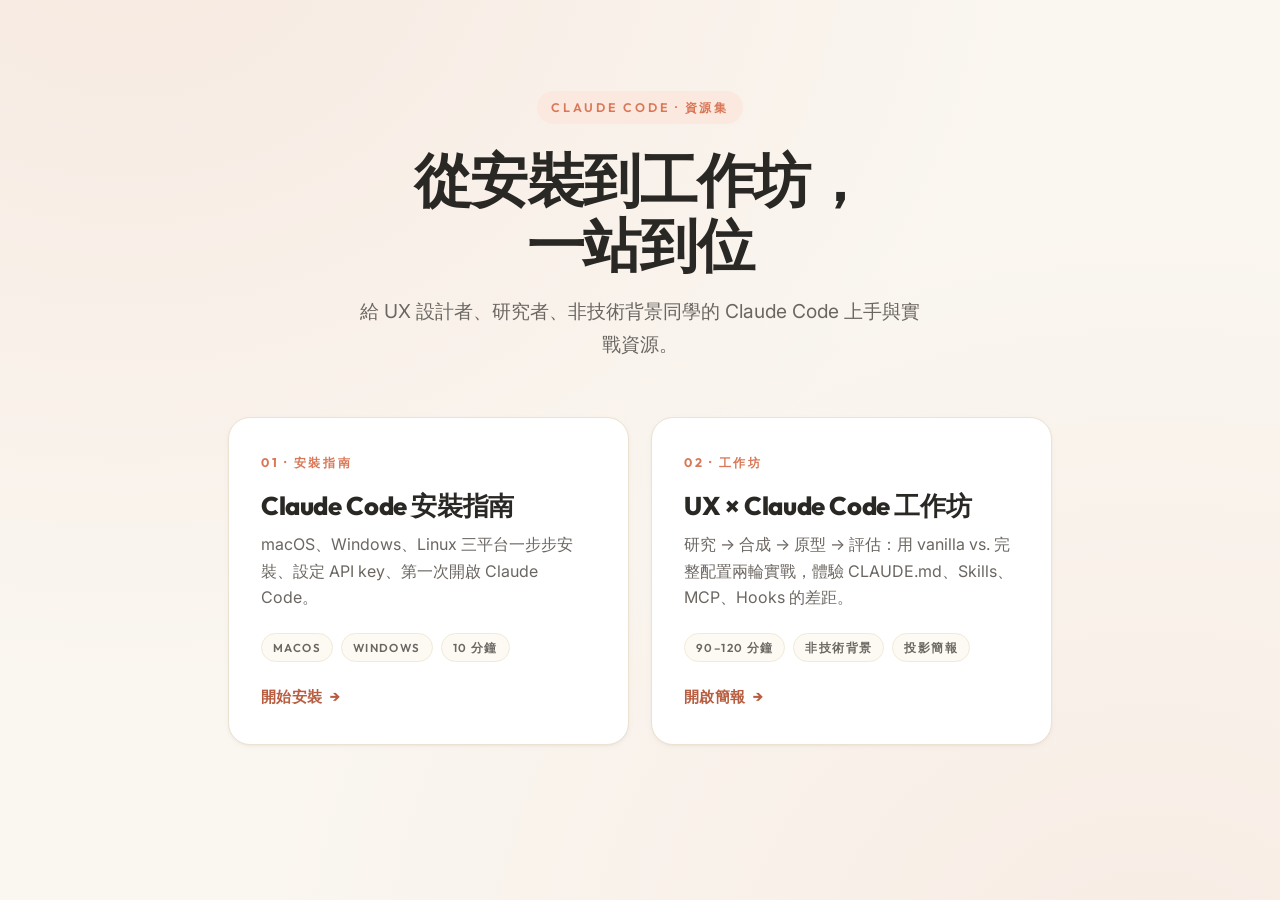
==== commit d8fb7ac6: "Restructure into install/ + workshop/ with landing index Move the existing installation guide into i" ====
--- a/index.html
+++ b/index.html
@@ -3,10 +3,11 @@
 <head>
 <meta charset="UTF-8">
 <meta name="viewport" content="width=device-width, initial-scale=1.0">
-<title>Claude Code 安裝指南</title>
+<title>Claude Code — 給 UX / 設計者的資源</title>
+<meta name="description" content="Claude Code 安裝指南 + UX 工作坊資源">
 <link rel="preconnect" href="https://fonts.googleapis.com">
 <link rel="preconnect" href="https://fonts.gstatic.com" crossorigin>
-<link href="https://fonts.googleapis.com/css2?family=Outfit:wght@400;500;600;700;800&family=Inter:wght@400;500;600&family=JetBrains+Mono:wght@400;500&display=swap" rel="stylesheet">
+<link href="https://fonts.googleapis.com/css2?family=Outfit:wght@400;500;600;700;800&family=Inter:wght@400;500;600&display=swap" rel="stylesheet">
 <style>
   :root {
     --bg: #faf6f0;
@@ -20,18 +21,9 @@
     --accent-soft: #fbe9df;
     --border: #ebe2d2;
     --border-soft: #f1ead9;
-    --code-bg: #1f1d1a;
-    --code-text: #e8e4dd;
-    --code-prompt: #d97757;
-    --code-dim: #8c857b;
-    --tip-bg: #fef6e0;
-    --tip-border: #f0d997;
-    --warn-bg: #fde8e1;
-    --warn-border: #f0b59c;
-    --success-bg: #e6f0e3;
-    --success-border: #a8c89c;
     --shadow-sm: 0 1px 2px rgba(60, 40, 20, 0.04), 0 2px 6px rgba(60, 40, 20, 0.03);
     --shadow-md: 0 4px 12px rgba(60, 40, 20, 0.06), 0 1px 3px rgba(60, 40, 20, 0.04);
+    --shadow-lg: 0 12px 32px rgba(60, 40, 20, 0.09), 0 2px 8px rgba(60, 40, 20, 0.05);
   }
 
   * { margin: 0; padding: 0; box-sizing: border-box; }
@@ -42,23 +34,28 @@
     font-family: 'Inter', 'Noto Sans TC', 'PingFang TC', 'Microsoft JhengHei', system-ui, sans-serif;
     background: var(--bg);
     background-image:
-      radial-gradient(ellipse at 10% -10%, rgba(217, 119, 87, 0.08) 0%, transparent 50%),
-      radial-gradient(ellipse at 90% 110%, rgba(217, 119, 87, 0.06) 0%, transparent 50%);
+      radial-gradient(ellipse at 10% -10%, rgba(217, 119, 87, 0.10) 0%, transparent 55%),
+      radial-gradient(ellipse at 90% 110%, rgba(217, 119, 87, 0.08) 0%, transparent 55%);
     background-attachment: fixed;
     color: var(--text);
     line-height: 1.7;
+    min-height: 100vh;
     -webkit-font-smoothing: antialiased;
     -moz-osx-font-smoothing: grayscale;
+    display: flex;
+    align-items: center;
+    justify-content: center;
   }
 
   .wrapper {
-    max-width: 760px;
-    margin: 0 auto;
-    padding: 64px 24px 96px;
+    max-width: 880px;
+    width: 100%;
+    padding: 80px 28px 96px;
   }
 
   /* ---------- Header ---------- */
   header {
+    text-align: center;
     margin-bottom: 56px;
   }
 
@@ -67,947 +64,174 @@
     font-family: 'Outfit', sans-serif;
     font-size: 0.78rem;
     font-weight: 600;
-    letter-spacing: 0.18em;
+    letter-spacing: 0.22em;
     text-transform: uppercase;
     color: var(--accent);
     background: var(--accent-soft);
     padding: 6px 14px;
     border-radius: 999px;
-    margin-bottom: 20px;
+    margin-bottom: 24px;
   }
 
   h1 {
     font-family: 'Outfit', sans-serif;
-    font-size: clamp(2.2rem, 5vw, 3.2rem);
+    font-size: clamp(2.4rem, 5.5vw, 3.6rem);
     font-weight: 800;
-    line-height: 1.15;
-    letter-spacing: -0.02em;
-    margin-bottom: 14px;
+    line-height: 1.12;
+    letter-spacing: -0.025em;
+    margin-bottom: 18px;
   }
 
   .subtitle {
-    font-size: 1.15rem;
+    font-size: 1.2rem;
     color: var(--text-soft);
-    margin-bottom: 28px;
-  }
-
-  .note-banner {
-    display: flex;
-    align-items: flex-start;
-    gap: 12px;
-    background: var(--surface-warm);
-    border: 1px solid var(--border);
-    border-radius: 14px;
-    padding: 16px 20px;
-    font-size: 0.95rem;
-    color: var(--text-soft);
-  }
-
-  .note-banner .emoji {
-    font-size: 1.2rem;
-    line-height: 1.4;
-  }
-
-  .note-banner strong { color: var(--text); }
-
-  /* ---------- Method Chooser ---------- */
-  .method-chooser {
-    margin-bottom: 48px;
-  }
-
-  .method-chooser h2 {
-    font-family: 'Outfit', sans-serif;
-    font-size: 1.1rem;
-    font-weight: 700;
-    color: var(--text-soft);
-    margin-bottom: 16px;
-    letter-spacing: 0.01em;
-  }
-
-  .method-cards {
+    max-width: 560px;
+    margin: 0 auto;
+  }
+
+  /* ---------- Card grid ---------- */
+  .cards {
     display: grid;
     grid-template-columns: 1fr 1fr;
-    gap: 14px;
-  }
-
-  @media (max-width: 560px) {
-    .method-cards { grid-template-columns: 1fr; }
-  }
-
-  .method-card {
-    display: block;
+    gap: 22px;
+    margin-bottom: 48px;
+  }
+
+  @media (max-width: 720px) {
+    .cards { grid-template-columns: 1fr; }
+  }
+
+  .card {
+    display: flex;
+    flex-direction: column;
     background: var(--surface);
-    border: 2px solid var(--border);
-    border-radius: 18px;
-    padding: 24px 22px;
+    border: 1.5px solid var(--border);
+    border-radius: 22px;
+    padding: 34px 32px;
     text-decoration: none;
     color: inherit;
-    transition: all 0.18s ease;
-    cursor: pointer;
+    transition: transform 0.22s ease, box-shadow 0.22s ease,
+                border-color 0.22s ease;
     position: relative;
     overflow: hidden;
-  }
-
-  .method-card:hover {
+    box-shadow: var(--shadow-sm);
+  }
+
+  .card:hover {
+    transform: translateY(-4px);
+    box-shadow: var(--shadow-lg);
     border-color: var(--accent);
-    box-shadow: var(--shadow-md);
-    transform: translateY(-1px);
-  }
-
-  .method-card.featured {
-    border-color: var(--accent);
-    background: linear-gradient(140deg, #fff8f4 0%, #fff 60%);
-  }
-
-  .method-card .card-badge {
-    display: inline-block;
-    font-size: 0.7rem;
+  }
+
+  .card-num {
+    font-family: 'Outfit', sans-serif;
+    font-size: 0.78rem;
     font-weight: 700;
-    letter-spacing: 0.1em;
+    letter-spacing: 0.22em;
     text-transform: uppercase;
-    padding: 3px 10px;
-    border-radius: 999px;
-    margin-bottom: 12px;
-    background: var(--accent);
-    color: white;
-  }
-
-  .method-card .card-badge.secondary {
-    background: var(--surface-warm);
+    color: var(--accent);
+    margin-bottom: 18px;
+  }
+
+  .card-title {
+    font-family: 'Outfit', sans-serif;
+    font-size: 1.6rem;
+    font-weight: 800;
+    line-height: 1.2;
+    letter-spacing: -0.015em;
+    margin-bottom: 10px;
+  }
+
+  .card-desc {
+    font-size: 1rem;
     color: var(--text-soft);
-    border: 1px solid var(--border);
-  }
-
-  .method-card .card-icon {
-    font-size: 2rem;
-    display: block;
-    margin-bottom: 10px;
-    line-height: 1;
-  }
-
-  .method-card .card-title {
-    font-family: 'Outfit', sans-serif;
-    font-size: 1.25rem;
-    font-weight: 700;
-    color: var(--text);
-    margin-bottom: 6px;
-    line-height: 1.3;
-  }
-
-  .method-card .card-desc {
-    font-size: 0.88rem;
-    color: var(--text-soft);
-    line-height: 1.6;
-  }
-
-  .method-card .card-arrow {
-    position: absolute;
-    bottom: 20px;
-    right: 20px;
-    font-size: 1.1rem;
-    color: var(--accent);
-    opacity: 0;
-    transform: translateX(-4px);
-    transition: all 0.18s ease;
-  }
-
-  .method-card:hover .card-arrow {
-    opacity: 1;
-    transform: translateX(0);
-  }
-
-  /* ---------- OS Toggle ---------- */
-  .os-toggle {
-    position: sticky;
-    top: 16px;
-    z-index: 20;
+    line-height: 1.65;
+    margin-bottom: 22px;
+    flex: 1;
+  }
+
+  .card-meta {
     display: flex;
+    flex-wrap: wrap;
     gap: 8px;
-    background: var(--surface);
-    border: 1px solid var(--border);
-    border-radius: 14px;
-    padding: 6px;
-    margin-bottom: 48px;
-    box-shadow: var(--shadow-md);
-    backdrop-filter: blur(8px);
-  }
-
-  .os-toggle button {
-    flex: 1;
-    appearance: none;
-    border: none;
-    background: transparent;
-    font-family: inherit;
-    font-size: 0.95rem;
-    font-weight: 600;
-    color: var(--text-soft);
-    padding: 12px 18px;
-    border-radius: 10px;
-    cursor: pointer;
-    transition: all 0.15s ease;
-    display: flex;
-    align-items: center;
-    justify-content: center;
-    gap: 8px;
-  }
-
-  .os-toggle button:hover {
-    color: var(--text);
-    background: var(--surface-warm);
-  }
-
-  .os-toggle button.active {
-    background: var(--text);
-    color: var(--bg);
-    box-shadow: var(--shadow-sm);
-  }
-
-  .os-toggle button.active:hover {
-    background: var(--text);
-  }
-
-  .os-toggle .badge {
+    margin-bottom: 22px;
+  }
+
+  .tag {
+    font-family: 'Outfit', sans-serif;
     font-size: 0.72rem;
     font-weight: 600;
-    padding: 2px 8px;
+    letter-spacing: 0.12em;
+    text-transform: uppercase;
+    color: var(--text-soft);
+    background: var(--surface-warm);
+    border: 1px solid var(--border-soft);
+    padding: 4px 11px;
     border-radius: 999px;
-    background: var(--accent-soft);
-    color: var(--accent-deep);
-  }
-
-  .os-toggle button.active .badge {
-    background: var(--accent);
-    color: white;
-  }
-
-  /* ---------- OS-specific visibility ---------- */
-  body[data-os="mac"] .os-win,
-  body[data-os="win"] .os-mac {
-    display: none;
-  }
-
-  /* ---------- Step Cards ---------- */
-  .step {
-    display: grid;
-    grid-template-columns: 80px 1fr;
-    gap: 24px;
-    background: var(--surface);
-    border: 1px solid var(--border);
-    border-radius: 20px;
-    padding: 32px;
-    margin-bottom: 24px;
-    box-shadow: var(--shadow-sm);
-    transition: box-shadow 0.2s ease, transform 0.2s ease;
-  }
-
-  .step:hover {
-    box-shadow: var(--shadow-md);
-  }
-
-  .step-num {
-    font-family: 'Outfit', sans-serif;
-    font-size: 3.2rem;
-    font-weight: 800;
-    line-height: 1;
-    color: var(--accent);
-    letter-spacing: -0.02em;
-    -webkit-text-stroke: 0;
-  }
-
-  .step-content h2 {
-    font-family: 'Outfit', sans-serif;
-    font-size: 1.55rem;
-    font-weight: 700;
-    line-height: 1.3;
-    margin-bottom: 14px;
-    letter-spacing: -0.01em;
-  }
-
-  .step-content p { margin-bottom: 14px; }
-  .step-content p:last-child { margin-bottom: 0; }
-
-  .step-content ul, .step-content ol {
-    padding-left: 20px;
-    margin-bottom: 14px;
-  }
-
-  .step-content li { margin-bottom: 6px; }
-
-  /* ---------- Code Block ---------- */
-  .code-block {
-    position: relative;
-    background: var(--code-bg);
-    border-radius: 12px;
-    padding: 18px 56px 18px 20px;
-    margin: 16px 0;
-    overflow: hidden;
-  }
-
-  .code-block code {
-    font-family: 'JetBrains Mono', 'SF Mono', Consolas, Monaco, monospace;
-    font-size: 0.92rem;
-    color: var(--code-text);
-    line-height: 1.6;
-    white-space: pre-wrap;
-    word-break: break-all;
-  }
-
-  .copy-btn {
-    position: absolute;
-    top: 10px;
-    right: 10px;
-    appearance: none;
-    border: 1px solid rgba(232, 228, 221, 0.18);
-    background: rgba(232, 228, 221, 0.08);
-    color: var(--code-text);
-    font-family: inherit;
-    font-size: 0.78rem;
-    font-weight: 500;
-    padding: 6px 12px;
-    border-radius: 8px;
-    cursor: pointer;
-    transition: all 0.15s ease;
+  }
+
+  .card-cta {
     display: inline-flex;
     align-items: center;
-    gap: 6px;
-  }
-
-  .copy-btn:hover {
-    background: rgba(232, 228, 221, 0.14);
-    border-color: rgba(232, 228, 221, 0.3);
-  }
-
-  .copy-btn.copied {
-    background: var(--accent);
-    border-color: var(--accent);
-    color: white;
-  }
-
-  /* ---------- Terminal Mock ---------- */
-  .terminal {
-    background: var(--code-bg);
-    border-radius: 14px;
-    overflow: hidden;
-    margin: 18px 0;
-    box-shadow: 0 8px 24px rgba(31, 29, 26, 0.12);
-    border: 1px solid rgba(0, 0, 0, 0.05);
-  }
-
-  .terminal-bar {
-    display: flex;
-    align-items: center;
     gap: 8px;
-    padding: 10px 14px;
-    background: linear-gradient(180deg, #36322c 0%, #2a2724 100%);
-    border-bottom: 1px solid rgba(0, 0, 0, 0.2);
-  }
-
-  .terminal-dot {
-    width: 12px;
-    height: 12px;
-    border-radius: 50%;
-    background: #4a4540;
-  }
-
-  .terminal-dot.red { background: #ec6a5e; }
-  .terminal-dot.yellow { background: #f5bd4f; }
-  .terminal-dot.green { background: #61c554; }
-
-  .terminal-title {
-    margin-left: 10px;
-    color: var(--code-dim);
-    font-family: 'JetBrains Mono', monospace;
-    font-size: 0.78rem;
-  }
-
-  .terminal-body {
-    padding: 16px 18px;
-    font-family: 'JetBrains Mono', 'SF Mono', Consolas, monospace;
-    font-size: 0.85rem;
-    line-height: 1.65;
-    color: var(--code-text);
-    white-space: pre-wrap;
-  }
-
-  .terminal-body .prompt { color: var(--code-prompt); font-weight: 500; }
-  .terminal-body .cmd { color: var(--code-text); }
-  .terminal-body .out { color: var(--code-dim); }
-  .terminal-body .ok { color: #a3d68f; }
-  .terminal-body .accent { color: #f5bd4f; }
-  .terminal-body .cursor {
+    font-family: 'Outfit', sans-serif;
+    font-size: 0.95rem;
+    font-weight: 700;
+    color: var(--accent-deep);
+    letter-spacing: 0.02em;
+    margin-top: auto;
+  }
+
+  .card-cta .arrow {
+    transition: transform 0.22s ease;
     display: inline-block;
-    width: 8px;
-    height: 1.05em;
-    background: var(--code-text);
-    vertical-align: text-bottom;
-    animation: blink 1s steps(2) infinite;
-    margin-left: 2px;
-  }
-
-  @keyframes blink {
-    50% { opacity: 0; }
-  }
-
-  /* ---------- Callouts ---------- */
-  .callout {
-    display: flex;
-    align-items: flex-start;
-    gap: 12px;
-    padding: 14px 18px;
-    border-radius: 12px;
-    margin: 14px 0;
-    font-size: 0.92rem;
-    line-height: 1.6;
-  }
-
-  .callout.tip {
-    background: var(--tip-bg);
-    border: 1px solid var(--tip-border);
-    color: #6b5418;
-  }
-
-  .callout.warn {
-    background: var(--warn-bg);
-    border: 1px solid var(--warn-border);
-    color: #8b3a1d;
-  }
-
-  .callout.success {
-    background: var(--success-bg);
-    border: 1px solid var(--success-border);
-    color: #3a5c2e;
-  }
-
-  .callout .icon {
-    font-size: 1.1rem;
-    line-height: 1.4;
-    flex-shrink: 0;
-  }
-
-  .callout strong { font-weight: 600; }
-  .callout code {
-    font-family: 'JetBrains Mono', monospace;
-    font-size: 0.88em;
-    background: rgba(0, 0, 0, 0.06);
-    padding: 1px 6px;
-    border-radius: 4px;
-  }
-
-  /* ---------- Inline keys ---------- */
-  kbd {
-    display: inline-block;
-    font-family: 'JetBrains Mono', monospace;
-    font-size: 0.82em;
-    padding: 2px 8px;
-    background: var(--surface-warm);
-    border: 1px solid var(--border);
-    border-bottom-width: 2px;
-    border-radius: 6px;
-    color: var(--text);
-    font-weight: 500;
-    white-space: nowrap;
-  }
-
-  /* ---------- Inline code ---------- */
-  p code, li code {
-    font-family: 'JetBrains Mono', monospace;
-    font-size: 0.88em;
-    background: var(--accent-soft);
-    color: var(--accent-deep);
-    padding: 1px 6px;
-    border-radius: 4px;
-    font-weight: 500;
-  }
-
-  /* ---------- Closing ---------- */
-  .closing {
-    margin-top: 56px;
-    padding: 36px;
-    background: linear-gradient(135deg, var(--accent) 0%, var(--accent-deep) 100%);
-    border-radius: 20px;
-    color: white;
-    text-align: center;
-    box-shadow: var(--shadow-md);
-  }
-
-  .closing h2 {
-    font-family: 'Outfit', sans-serif;
-    font-size: 1.7rem;
-    font-weight: 700;
-    margin-bottom: 12px;
-    letter-spacing: -0.01em;
-  }
-
-  .closing p {
-    font-size: 1rem;
-    opacity: 0.95;
-    line-height: 1.6;
-    max-width: 480px;
-    margin: 0 auto;
-  }
-
-  .closing .small {
-    display: block;
-    margin-top: 14px;
-    font-size: 0.85rem;
-    opacity: 0.78;
-  }
-
-  /* ---------- Troubleshooting ---------- */
-  .troubleshoot {
-    margin-top: 56px;
-  }
-
-  .troubleshoot > h2 {
-    font-family: 'Outfit', sans-serif;
-    font-size: 1.4rem;
-    font-weight: 700;
-    margin-bottom: 18px;
-    letter-spacing: -0.01em;
-  }
-
-  details {
-    background: var(--surface);
-    border: 1px solid var(--border);
-    border-radius: 12px;
-    padding: 0;
-    margin-bottom: 10px;
-    overflow: hidden;
-    transition: box-shadow 0.15s ease;
-  }
-
-  details[open] {
-    box-shadow: var(--shadow-sm);
-  }
-
-  summary {
-    cursor: pointer;
-    padding: 16px 20px;
-    font-weight: 600;
-    color: var(--text);
-    font-size: 0.96rem;
-    list-style: none;
-    display: flex;
-    align-items: center;
-    gap: 12px;
-    user-select: none;
-  }
-
-  summary::-webkit-details-marker { display: none; }
-
-  summary::before {
-    content: '+';
-    display: inline-flex;
-    align-items: center;
-    justify-content: center;
-    width: 22px;
-    height: 22px;
-    border-radius: 50%;
-    background: var(--accent-soft);
-    color: var(--accent-deep);
-    font-weight: 700;
-    font-size: 1rem;
-    flex-shrink: 0;
-    transition: transform 0.2s ease, background 0.15s ease;
-  }
-
-  details[open] summary::before {
-    transform: rotate(45deg);
-    background: var(--accent);
-    color: white;
-  }
-
-  details .body {
-    padding: 0 20px 20px 54px;
-    color: var(--text-soft);
-    font-size: 0.94rem;
-    line-height: 1.7;
-  }
-
-  details .body p { margin-bottom: 10px; }
-  details .body p:last-child { margin-bottom: 0; }
-
-  /* ---------- Footer ---------- */
-  footer {
-    margin-top: 72px;
-    padding-top: 28px;
-    border-top: 1px solid var(--border);
-    text-align: center;
-    color: var(--text-mute);
-    font-size: 0.82rem;
-  }
-
-  /* ---------- Mobile ---------- */
-  @media (max-width: 600px) {
-    .wrapper { padding: 36px 18px 64px; }
-    .step {
-      grid-template-columns: 1fr;
-      gap: 8px;
-      padding: 24px 22px;
-    }
-    .step-num { font-size: 2.4rem; }
-    .closing { padding: 28px 22px; }
-    .terminal-body { font-size: 0.78rem; }
-    .code-block code { font-size: 0.84rem; }
-  }
+  }
+
+  .card:hover .card-cta .arrow {
+    transform: translateX(4px);
+  }
+
 </style>
 </head>
-<body data-os="mac">
-  <div class="wrapper">
-
-    <!-- ===== Header ===== -->
-    <header>
-      <span class="eyebrow">課堂指南</span>
-      <h1>Claude Code<br>安裝指南</h1>
-      <p class="subtitle">今天我們要一起把 Claude Code 裝進你的電腦。<br>有兩種方式，選一個你喜歡的。</p>
-    </header>
-
-    <!-- ===== Method Chooser ===== -->
-    <div class="method-chooser">
-      <h2>先選安裝方式</h2>
-      <div class="method-cards">
-
-        <!-- Desktop App -->
-        <a class="method-card featured"
-           href="https://code.claude.com/docs/zh-TW/overview"
-           target="_blank" rel="noopener">
-          <span class="card-badge">最輕鬆 ✦ 推薦新手</span>
-          <span class="card-icon">🖥️</span>
-          <div class="card-title">Desktop App</div>
-          <div class="card-desc">下載安裝就好，不用打任何指令。跟裝一般軟體一模一樣。macOS 和 Windows 都支援。</div>
-          <span class="card-arrow">→</span>
-        </a>
-
-        <!-- Terminal -->
-        <a class="method-card" href="#terminal-guide">
-          <span class="card-badge secondary">本頁指南</span>
-          <span class="card-icon">⌨️</span>
-          <div class="card-title">指令列（Terminal）</div>
-          <div class="card-desc">在終端機裡使用，適合之後想在 VS Code / IDE 裡直接用 Claude Code 的同學。</div>
-          <span class="card-arrow">↓</span>
-        </a>
-
+<body>
+
+<div class="wrapper">
+
+  <header>
+    <span class="eyebrow">Claude Code · 資源集</span>
+    <h1>從安裝到工作坊，<br>一站到位</h1>
+    <p class="subtitle">給 UX 設計者、研究者、非技術背景同學的 Claude Code 上手與實戰資源。</p>
+  </header>
+
+  <div class="cards">
+
+    <a class="card" href="install/">
+      <div class="card-num">01 · 安裝指南</div>
+      <h2 class="card-title">Claude Code 安裝指南</h2>
+      <p class="card-desc">macOS、Windows、Linux 三平台一步步安裝、設定 API key、第一次開啟 Claude Code。</p>
+      <div class="card-meta">
+        <span class="tag">macOS</span>
+        <span class="tag">Windows</span>
+        <span class="tag">10 分鐘</span>
       </div>
-    </div>
-
-    <!-- ===== OS Toggle ===== -->
-    <div id="terminal-guide" style="scroll-margin-top: 24px;"></div>
-    <div class="os-toggle" role="tablist" aria-label="作業系統選擇">
-      <button data-os-target="mac" class="active" role="tab" aria-selected="true">
-        macOS
-        <span class="badge">推薦</span>
-      </button>
-      <button data-os-target="win" role="tab" aria-selected="false">
-        Windows
-      </button>
-    </div>
-
-    <!-- ===== Step 1 ===== -->
-    <article class="step">
-      <div class="step-num">01</div>
-      <div class="step-content">
-        <h2>打開 Terminal</h2>
-
-        <div class="os-mac">
-          <p>Terminal 是電腦的「打字介面」，平常我們用滑鼠點，待會我們要用打字的。打開方式：</p>
-          <ol>
-            <li>按 <kbd>⌘ Cmd</kbd> + <kbd>Space</kbd> 打開 Spotlight 搜尋</li>
-            <li>輸入 <code>Terminal</code></li>
-            <li>按 <kbd>Enter</kbd> 開啟</li>
-          </ol>
-          <p>會跳出一個白底（或黑底）的視窗，最上面寫著你的使用者名稱。看起來大概像這樣：</p>
-          <div class="terminal">
-            <div class="terminal-bar">
-              <span class="terminal-dot red"></span>
-              <span class="terminal-dot yellow"></span>
-              <span class="terminal-dot green"></span>
-              <span class="terminal-title">你的名字 — -zsh</span>
-            </div>
-            <div class="terminal-body"><span class="out">Last login: Sat Apr 25 10:24:18 on ttys000</span>
-<span class="prompt">~ %</span> <span class="cursor"></span></div>
-          </div>
-        </div>
-
-        <div class="os-win">
-          <p>PowerShell 是電腦的「打字介面」，平常我們用滑鼠點，待會我們要用打字的。打開方式：</p>
-          <ol>
-            <li>按 <kbd>⊞ Win</kbd> 打開開始選單</li>
-            <li>輸入 <code>PowerShell</code></li>
-            <li>找到 <strong>Windows PowerShell</strong> → 點開</li>
-          </ol>
-          <p>會跳出一個深色視窗。看起來大概像這樣：</p>
-          <div class="terminal">
-            <div class="terminal-bar">
-              <span class="terminal-dot red"></span>
-              <span class="terminal-dot yellow"></span>
-              <span class="terminal-dot green"></span>
-              <span class="terminal-title">Windows PowerShell</span>
-            </div>
-            <div class="terminal-body"><span class="out">Windows PowerShell
-Copyright (C) Microsoft Corporation. All rights reserved.
-</span>
-<span class="prompt">PS C:\Users\You&gt;</span> <span class="cursor"></span></div>
-          </div>
-          <div class="callout warn">
-            <span class="icon">⚠️</span>
-            <div><strong>注意：</strong>搜尋結果裡可能也會出現「<strong>命令提示字元</strong>」，不要開那個。確認開到的視窗提示符開頭有 <code>PS</code> 才對，沒有的話關掉重開 Windows PowerShell。</div>
-          </div>
-        </div>
+      <span class="card-cta">開始安裝 <span class="arrow">→</span></span>
+    </a>
+
+    <a class="card" href="workshop/">
+      <div class="card-num">02 · 工作坊</div>
+      <h2 class="card-title">UX × Claude Code 工作坊</h2>
+      <p class="card-desc">研究 → 合成 → 原型 → 評估：用 vanilla vs. 完整配置兩輪實戰，體驗 CLAUDE.md、Skills、MCP、Hooks 的差距。</p>
+      <div class="card-meta">
+        <span class="tag">90–120 分鐘</span>
+        <span class="tag">非技術背景</span>
+        <span class="tag">投影簡報</span>
       </div>
-    </article>
-
-    <!-- ===== Step 2 ===== -->
-    <article class="step">
-      <div class="step-num">02</div>
-      <div class="step-content">
-        <h2>貼上安裝指令</h2>
-        <p>下面這串長得像火星文，先別怕。整個複製貼到 Terminal 裡，按 <kbd>Enter</kbd> 就好。</p>
-
-        <div class="os-mac">
-          <div class="code-block">
-            <button class="copy-btn" data-copy="curl -fsSL https://claude.ai/install.sh | bash">
-              <span class="copy-text">複製</span>
-            </button>
-            <code>curl -fsSL https://claude.ai/install.sh | bash</code>
-          </div>
-        </div>
-
-        <div class="os-win">
-          <div class="code-block">
-            <button class="copy-btn" data-copy="irm https://claude.ai/install.ps1 | iex">
-              <span class="copy-text">複製</span>
-            </button>
-            <code>irm https://claude.ai/install.ps1 | iex</code>
-          </div>
-        </div>
-
-        <p>按下 Enter 之後，等個 1~2 分鐘。畫面會跑很多字，那是電腦在偷偷幫你下載安裝，正常的。看到類似下面這樣的訊息，就代表裝好了：</p>
-
-        <div class="terminal">
-          <div class="terminal-bar">
-            <span class="terminal-dot red"></span>
-            <span class="terminal-dot yellow"></span>
-            <span class="terminal-dot green"></span>
-            <span class="terminal-title">安裝中</span>
-          </div>
-          <div class="terminal-body"><span class="out">Downloading Claude Code...
-Installing to ~/.local/bin/claude
-Updating PATH...
-</span>
-<span class="ok">✓ Claude Code installed successfully!</span></div>
-        </div>
-
-        <div class="os-mac">
-          <div class="callout tip">
-            <span class="icon">💡</span>
-            <div><strong>如果安裝結束時出現 Setup notes 的提示</strong>，說 <code>~/.local/bin is not in your PATH</code>，先在同一個視窗跑這行再繼續：
-              <div class="code-block" style="margin-top: 10px;">
-                <button class="copy-btn" data-copy="echo 'export PATH=&quot;$HOME/.local/bin:$PATH&quot;' >> ~/.zshrc &amp;&amp; source ~/.zshrc">
-                  <span class="copy-text">複製</span>
-                </button>
-                <code>echo 'export PATH="$HOME/.local/bin:$PATH"' >> ~/.zshrc &amp;&amp; source ~/.zshrc</code>
-              </div>
-            </div>
-          </div>
-        </div>
-
-        <div class="callout warn">
-          <span class="icon">🔁</span>
-          <div><strong>裝完請把 Terminal 關掉，再重新打開一次。</strong>這樣電腦才會「認得」剛剛裝好的 <code>claude</code> 指令。沒重開的話下一步會找不到指令，會白擔心一場。</div>
-        </div>
-      </div>
-    </article>
-
-    <!-- ===== Step 3 ===== -->
-    <article class="step">
-      <div class="step-num">03</div>
-      <div class="step-content">
-        <h2>確認版本，看看裝好了沒</h2>
-        <p>在重新打開的 Terminal 裡，輸入這一行，按 <kbd>Enter</kbd>：</p>
-
-        <div class="code-block">
-          <button class="copy-btn" data-copy="claude --version">
-            <span class="copy-text">複製</span>
-          </button>
-          <code>claude --version</code>
-        </div>
-
-        <p>如果看到一行版本號（會像這樣，數字可能不太一樣）：</p>
-
-        <div class="terminal">
-          <div class="terminal-bar">
-            <span class="terminal-dot red"></span>
-            <span class="terminal-dot yellow"></span>
-            <span class="terminal-dot green"></span>
-            <span class="terminal-title">確認安裝</span>
-          </div>
-          <div class="terminal-body"><span class="prompt">~ %</span> <span class="cmd">claude --version</span>
-<span class="ok">2.0.x (Claude Code)</span>
-<span class="prompt">~ %</span> <span class="cursor"></span></div>
-        </div>
-
-        <div class="callout success">
-          <span class="icon">🎉</span>
-          <div><strong>恭喜，Claude Code 正式進駐你的電腦了。</strong>你現在比 90% 的人類都更接近會用 AI 寫程式。</div>
-        </div>
-      </div>
-    </article>
-
-    <!-- ===== Step 4 ===== -->
-    <article class="step">
-      <div class="step-num">04</div>
-      <div class="step-content">
-        <h2>啟動 Claude，看看它的家</h2>
-        <p>輸入這一個字，按 <kbd>Enter</kbd>，正式打開 Claude Code：</p>
-
-        <div class="code-block">
-          <button class="copy-btn" data-copy="claude">
-            <span class="copy-text">複製</span>
-          </button>
-          <code>claude</code>
-        </div>
-
-        <p>第一次啟動，會請你選一個主題顏色（深色 / 淺色 / 其他）。用方向鍵 <kbd>↑</kbd> <kbd>↓</kbd> 選你喜歡的，按 <kbd>Enter</kbd> 確認。</p>
-
-        <p>然後會跳出登入畫面，大致長這樣：</p>
-
-        <div class="terminal">
-          <div class="terminal-bar">
-            <span class="terminal-dot red"></span>
-            <span class="terminal-dot yellow"></span>
-            <span class="terminal-dot green"></span>
-            <span class="terminal-title">Claude Code</span>
-          </div>
-          <div class="terminal-body"><span class="accent">  ✦ Welcome to Claude Code</span>
-
-  <span class="out">Sign in to start using Claude Code.</span>
-
-  <span class="ok">▸</span> <span class="cmd">Log in with your Claude account</span>
-    <span class="out">Use API key (Anthropic Console)</span>
+      <span class="card-cta">開啟簡報 <span class="arrow">→</span></span>
+    </a>
+
+  </div>
+
 </div>
-        </div>
-
-        <div class="callout success">
-          <span class="icon">✨</span>
-          <div><strong>看到這個畫面，就代表你 100% 安裝成功了！</strong>今天到這裡為止，先按 <kbd>Ctrl</kbd> + <kbd>C</kbd> 離開（Mac 也是 <kbd>Control</kbd> + <kbd>C</kbd>，不是 Command）。</div>
-        </div>
-      </div>
-    </article>
-
-    <!-- ===== Closing ===== -->
-    <section class="closing">
-      <h2>下一堂課，我們真的開始用</h2>
-      <p>今天我們把工具裝好了，但還沒登入是因為老師會在下一堂發給大家「鑰匙」（API key）。下次上課把它貼進去，就可以正式跟 Claude 對話、請它幫你寫程式了。</p>
-      <span class="small">先把 Terminal 關掉，今天功課完成 ✓</span>
-    </section>
-
-    <!-- ===== Troubleshooting ===== -->
-    <section class="troubleshoot">
-      <h2>裝不起來？看這裡</h2>
-
-      <details>
-        <summary>「command not found: claude」或「'claude' 不是內部或外部命令」</summary>
-        <div class="body">
-          <p>意思是電腦還沒「認得」剛裝好的指令。</p>
-          <p><strong>解法：</strong>把 Terminal 完全關掉，再重新打開一次，再試一次 <code>claude --version</code>。</p>
-          <p>還是不行的話，可能 PATH 沒設好。請老師看一下你的安裝訊息有沒有跑出特殊提示。</p>
-        </div>
-      </details>
-
-      <details>
-        <summary>安裝過程一直卡住沒反應</summary>
-        <div class="body">
-          <p>通常是網路問題。檢查你的網路連線，然後 Ctrl+C 取消，再重跑一次安裝指令。</p>
-          <p>如果你在公司 / 學校網路下，可能有 firewall 擋住下載。換 wifi 或開手機熱點試試。</p>
-        </div>
-      </details>
-
-      <details>
-        <summary>Windows 跳出「執行原則」（execution policy）錯誤</summary>
-        <div class="body">
-          <p>PowerShell 預設不允許執行外部 script。在 PowerShell 裡先跑這行，再重試安裝指令：</p>
-          <div class="code-block">
-            <button class="copy-btn" data-copy="Set-ExecutionPolicy -Scope CurrentUser RemoteSigned">
-              <span class="copy-text">複製</span>
-            </button>
-            <code>Set-ExecutionPolicy -Scope CurrentUser RemoteSigned</code>
-          </div>
-          <p>會問你 yes/no，輸入 <code>Y</code> 按 Enter。這只會影響你的帳號（CurrentUser），不影響電腦其他使用者，安全。</p>
-        </div>
-      </details>
-
-      <details>
-        <summary>我打開的視窗是黑底、提示符長 C:\&gt;（沒 PS 開頭）</summary>
-        <div class="body">
-          <p>那是「命令提示字元」（CMD），不是我們要的 Windows Terminal。</p>
-          <p><strong>解法：</strong>關掉，重新從開始選單搜尋 <strong>PowerShell</strong>，開 <strong>Windows PowerShell</strong>（不是命令提示字元）。</p>
-          <p>真的找不到 Windows Terminal 又急著裝的話，可以在 CMD 裡用這條備案指令：</p>
-          <div class="code-block">
-            <button class="copy-btn" data-copy="curl -fsSL https://claude.ai/install.cmd -o install.cmd && install.cmd">
-              <span class="copy-text">複製</span>
-            </button>
-            <code>curl -fsSL https://claude.ai/install.cmd -o install.cmd &amp;&amp; install.cmd</code>
-          </div>
-        </div>
-      </details>
-    </section>
-
-    <footer>
-      Claude Code 安裝指南 · 給課堂使用 · 2026
-    </footer>
-
-  </div>
-
-<script>
-  // ----- OS Toggle -----
-  const body = document.body;
-  const osButtons = document.querySelectorAll('.os-toggle button');
-
-  osButtons.forEach(btn => {
-    btn.addEventListener('click', () => {
-      const target = btn.dataset.osTarget;
-      body.dataset.os = target;
-      osButtons.forEach(b => {
-        const isActive = b === btn;
-        b.classList.toggle('active', isActive);
-        b.setAttribute('aria-selected', isActive ? 'true' : 'false');
-      });
-    });
-  });
-
-  // ----- Copy Buttons -----
-  document.querySelectorAll('.copy-btn').forEach(btn => {
-    btn.addEventListener('click', async () => {
-      const text = btn.dataset.copy;
-      const label = btn.querySelector('.copy-text');
-      const original = label.textContent;
-      try {
-        await navigator.clipboard.writeText(text);
-        label.textContent = '已複製 ✓';
-        btn.classList.add('copied');
-        setTimeout(() => {
-          label.textContent = original;
-          btn.classList.remove('copied');
-        }, 1600);
-      } catch (e) {
-        // Fallback for older browsers / non-secure contexts
-        const ta = document.createElement('textarea');
-        ta.value = text;
-        ta.style.position = 'fixed';
-        ta.style.opacity = '0';
-        document.body.appendChild(ta);
-        ta.select();
-        try { document.execCommand('copy'); } catch (_) {}
-        document.body.removeChild(ta);
-        label.textContent = '已複製 ✓';
-        btn.classList.add('copied');
-        setTimeout(() => {
-          label.textContent = original;
-          btn.classList.remove('copied');
-        }, 1600);
-      }
-    });
-  });
-</script>
+
 </body>
 </html>
